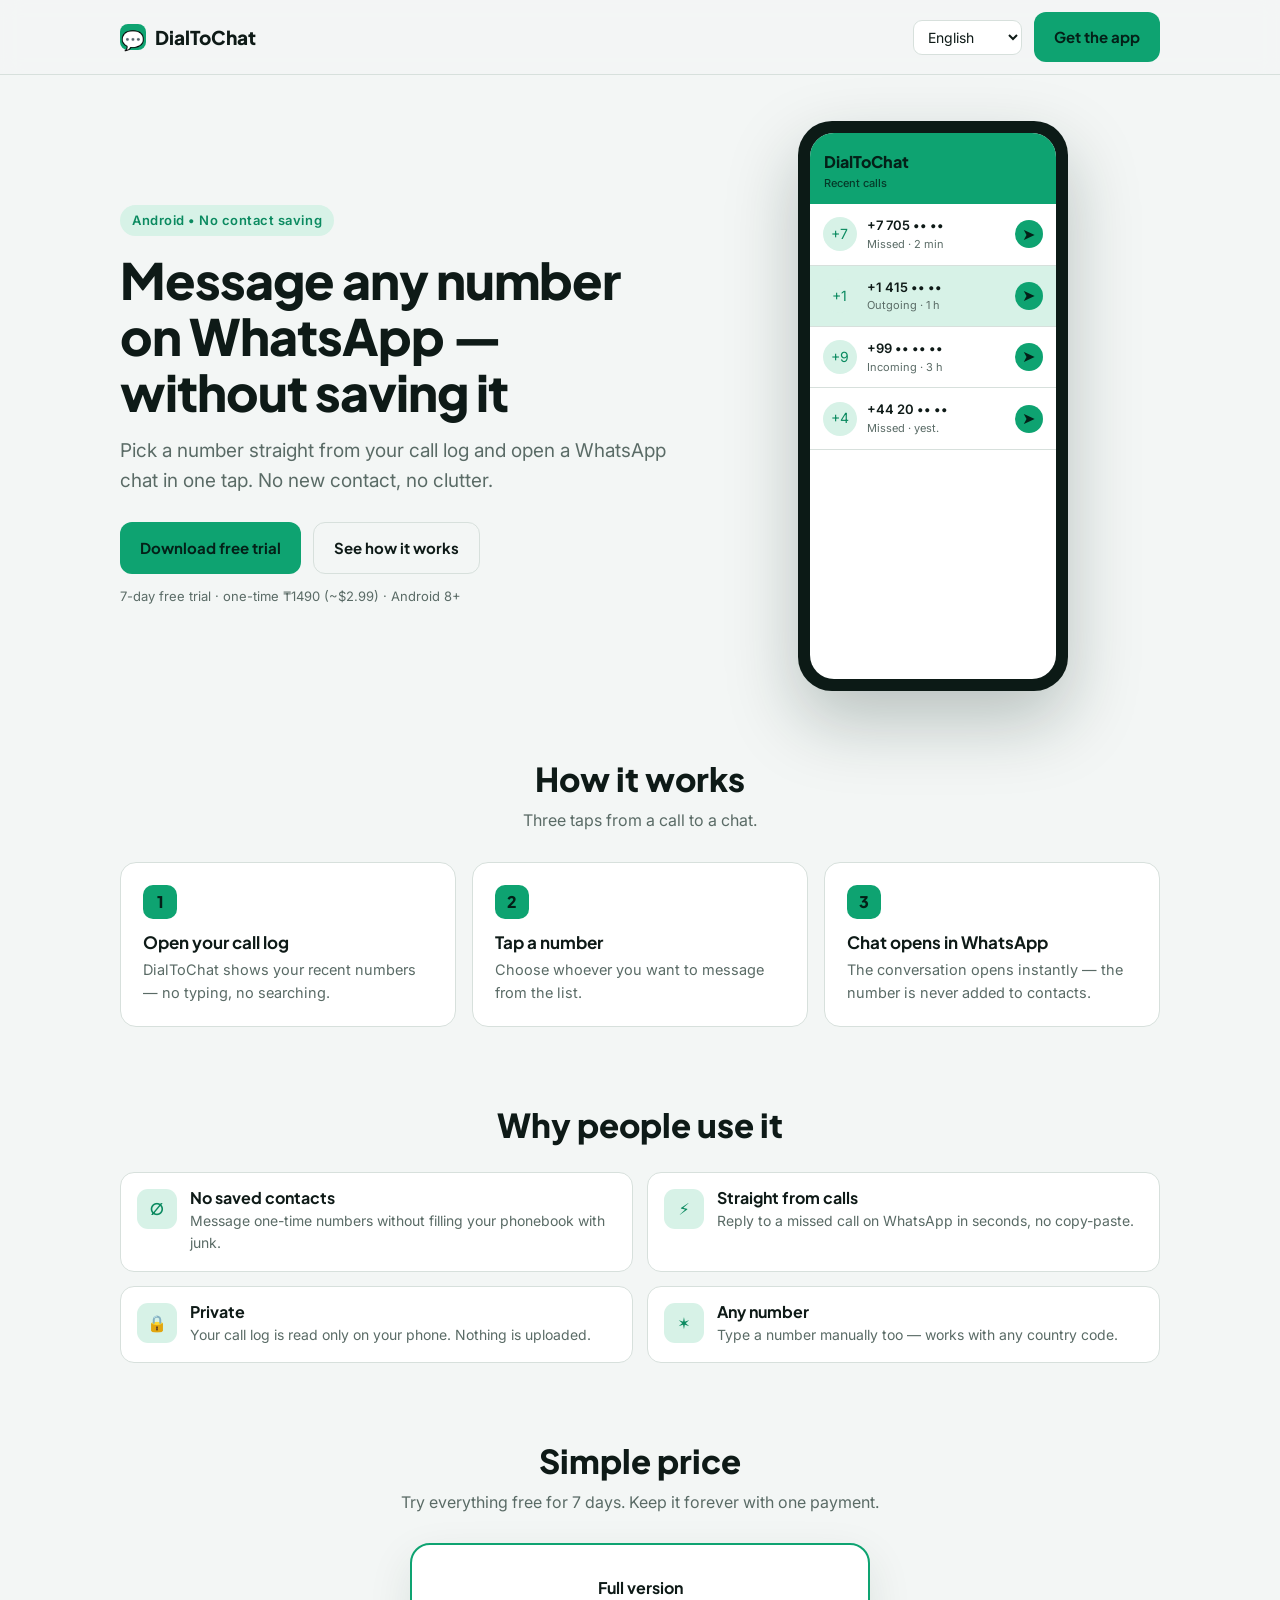
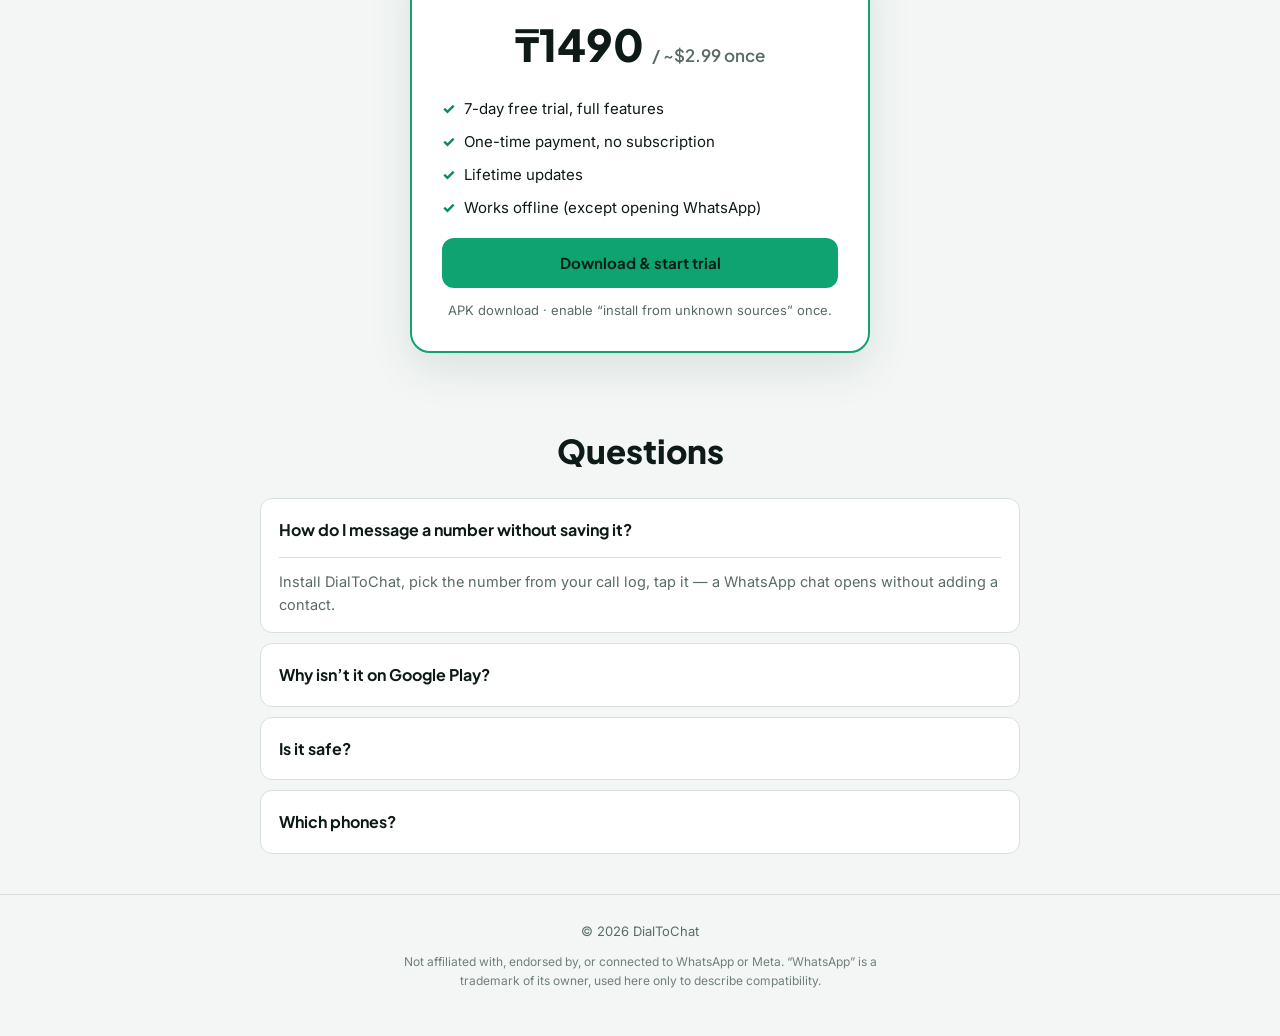
==== index.html @ dc84b04b "DialToChat marketing site (multilingual, SEO + llms.txt) Co-Authored-By: Claude Opus 4.8 <noreply@an" ====
<!doctype html>
<html lang="en">
<head>
<meta charset="utf-8">
<meta name="viewport" content="width=device-width, initial-scale=1, viewport-fit=cover">
<title>DialToChat</title>
<meta name="description" content="Message any phone number on WhatsApp without saving it as a contact — straight from your Android call log. Free 7-day trial.">
<link rel="canonical" href="https://dialtochat.com/">
<link rel="alternate" hreflang="en" href="https://dialtochat.com/">
<link rel="alternate" hreflang="ru" href="https://dialtochat.com/ru/">
<link rel="alternate" hreflang="es" href="https://dialtochat.com/es/">
<link rel="alternate" hreflang="pt" href="https://dialtochat.com/pt/">
<link rel="alternate" hreflang="hi" href="https://dialtochat.com/hi/">
<link rel="alternate" hreflang="ar" href="https://dialtochat.com/ar/">
<link rel="alternate" hreflang="id" href="https://dialtochat.com/id/">
<link rel="alternate" hreflang="x-default" href="https://dialtochat.com/">
<meta property="og:title" content="DialToChat — message a number on WhatsApp without saving it">
<meta property="og:description" content="Open a WhatsApp chat with any number from your call log, without adding it to contacts. Android. Free trial.">
<meta property="og:type" content="website">
<meta property="og:url" content="https://dialtochat.com/">
<link rel="preconnect" href="https://fonts.googleapis.com">
<link rel="stylesheet" href="https://fonts.googleapis.com/css2?family=Plus+Jakarta+Sans:wght@500;700;800&family=Inter:wght@400;500;600&display=swap">
<script type="application/ld+json">
{"@context":"https://schema.org","@type":"SoftwareApplication","name":"DialToChat","operatingSystem":"Android","applicationCategory":"CommunicationApplication","offers":{"@type":"Offer","price":"2.99","priceCurrency":"USD"},"description":"Message any phone number on WhatsApp without saving it as a contact, directly from your Android call log."}
</script>
<script type="application/ld+json">
{"@context":"https://schema.org","@type":"FAQPage","mainEntity":[
{"@type":"Question","name":"How do I message a number on WhatsApp without saving it?","acceptedAnswer":{"@type":"Answer","text":"Install DialToChat on Android, pick the number from your call log, and tap it — a WhatsApp chat opens instantly without adding the number to your contacts."}},
{"@type":"Question","name":"Is DialToChat on Google Play?","acceptedAnswer":{"@type":"Answer","text":"No. The app reads your call log to list recent numbers, a permission Google Play restricts, so DialToChat is distributed as a direct APK download from this site."}},
{"@type":"Question","name":"Is it safe?","acceptedAnswer":{"@type":"Answer","text":"Yes. DialToChat reads your call log only on your phone to show the list. Nothing is uploaded; no data leaves your device."}}
]}
</script>
<style>
:root{
  --bg:#f3f6f5; --surface:#ffffff; --ink:#0e1a17; --mut:#5a6b66; --line:#d7e0dc;
  --accent:#0ea371; --accent-d:#0b8a60; --accent-soft:#d7f2e7; --dark:#0c1a16;
  --dsp:"Plus Jakarta Sans",system-ui,sans-serif; --body:"Inter",system-ui,sans-serif;
  color-scheme:light;
}
@media (prefers-color-scheme:dark){:root:not([data-theme="light"]){
  --bg:#0b1310;--surface:#121c18;--ink:#e8f1ed;--mut:#93a39d;--line:#223029;--accent:#2fcf96;--accent-d:#27b483;--accent-soft:#113026;--dark:#060d0b;color-scheme:dark;
}}
*{box-sizing:border-box;margin:0}
body{background:var(--bg);color:var(--ink);font-family:var(--body);line-height:1.6;-webkit-font-smoothing:antialiased}
h1,h2,h3{font-family:var(--dsp);line-height:1.12;text-wrap:balance;margin:0}
.wrap{max-width:1080px;margin:0 auto;padding-inline:20px}
a{color:var(--accent-d);text-decoration:none}
.btn{display:inline-flex;align-items:center;gap:8px;font-family:var(--dsp);font-weight:700;border-radius:12px;padding:13px 20px;cursor:pointer;border:0;font-size:15px}
.btn-primary{background:var(--accent);color:#042018}
.btn-primary:hover{background:var(--accent-d)}
.btn-ghost{background:transparent;color:var(--ink);border:1px solid var(--line)}

header{position:sticky;top:env(safe-area-inset-top,0px);z-index:20;background:color-mix(in srgb,var(--bg) 90%,transparent);backdrop-filter:blur(10px);border-bottom:1px solid var(--line)}
.nav{display:flex;align-items:center;gap:12px;padding:12px 20px;max-width:1080px;margin:0 auto}
.logo{font-family:var(--dsp);font-weight:800;font-size:19px;display:flex;align-items:center;gap:9px}
.logo .d{width:26px;height:26px;border-radius:8px;background:var(--accent);display:grid;place-items:center;color:#042018}
.spacer{flex:1}
.lang{font-family:var(--body);font-size:14px;border:1px solid var(--line);background:var(--surface);color:var(--ink);border-radius:9px;padding:7px 10px}

.hero{display:grid;gap:30px;align-items:center;padding-block:46px 30px}
@media(min-width:820px){.hero{grid-template-columns:1.1fr .9fr}}
.eyebrow{display:inline-block;font-family:var(--body);font-weight:600;font-size:13px;letter-spacing:.04em;color:var(--accent-d);background:var(--accent-soft);padding:5px 12px;border-radius:999px}
.hero h1{font-size:clamp(30px,6vw,50px);font-weight:800;letter-spacing:-.02em;margin-top:16px}
.hero p.lead{color:var(--mut);font-size:clamp(16px,2.4vw,19px);margin-top:16px;max-width:52ch}
.cta-row{display:flex;flex-wrap:wrap;gap:12px;margin-top:26px}
.micro{font-size:13px;color:var(--mut);margin-top:12px}

/* phone mockup */
.phone-wrap{display:flex;justify-content:center}
.phone{width:270px;max-width:72vw;aspect-ratio:9/19;background:var(--dark);border-radius:34px;padding:12px;box-shadow:0 30px 70px rgba(10,40,30,.25);position:relative}
.screen{background:var(--surface);border-radius:24px;height:100%;overflow:hidden;display:flex;flex-direction:column}
.scr-top{background:var(--accent);color:#042018;padding:16px 14px 12px;font-family:var(--dsp);font-weight:800}
.scr-top small{display:block;font-family:var(--body);font-weight:500;opacity:.8;font-size:11px}
.row{display:flex;align-items:center;gap:10px;padding:11px 13px;border-bottom:1px solid var(--line)}
.av{width:34px;height:34px;border-radius:50%;background:var(--accent-soft);color:var(--accent-d);display:grid;place-items:center;font-size:14px;flex:none}
.row .n{font-weight:600;font-size:13px}
.row .t{font-size:11px;color:var(--mut)}
.row .go{margin-left:auto;width:28px;height:28px;border-radius:50%;background:var(--accent);display:grid;place-items:center;color:#042018}
.row.hot{background:var(--accent-soft)}

section{padding-block:40px}
.sec-h{text-align:center;max-width:60ch;margin:0 auto 28px}
.sec-h h2{font-size:clamp(23px,4vw,33px);font-weight:800}
.sec-h p{color:var(--mut);margin-top:10px}
.steps{display:grid;gap:16px;counter-reset:s}
@media(min-width:720px){.steps{grid-template-columns:repeat(3,1fr)}}
.step{background:var(--surface);border:1px solid var(--line);border-radius:16px;padding:22px}
.step .num{counter-increment:s;width:34px;height:34px;border-radius:10px;background:var(--accent);color:#042018;font-family:var(--dsp);font-weight:800;display:grid;place-items:center}
.step .num::before{content:counter(s)}
.step h3{font-size:17px;margin:14px 0 6px}
.step p{color:var(--mut);font-size:14.5px}
.feats{display:grid;gap:14px}
@media(min-width:640px){.feats{grid-template-columns:repeat(2,1fr)}}
.feat{display:flex;gap:13px;background:var(--surface);border:1px solid var(--line);border-radius:14px;padding:16px}
.feat .ic{width:40px;height:40px;flex:none;border-radius:11px;background:var(--accent-soft);color:var(--accent-d);display:grid;place-items:center;font-weight:800;font-family:var(--dsp)}
.feat h3{font-size:16px;margin-bottom:3px}
.feat p{color:var(--mut);font-size:14px}

.price{max-width:460px;margin:0 auto;background:var(--surface);border:2px solid var(--accent);border-radius:20px;padding:30px;text-align:center;box-shadow:0 16px 44px rgba(10,60,40,.1)}
.price .amt{font-family:var(--dsp);font-weight:800;font-size:44px;margin:8px 0}
.price .amt small{font-size:17px;color:var(--mut);font-weight:600}
.price ul{list-style:none;padding:0;margin:18px 0;text-align:left;display:grid;gap:9px}
.price li{display:flex;gap:9px;font-size:15px}
.price li::before{content:"✓";color:var(--accent-d);font-weight:800}

.faq{max-width:760px;margin:0 auto;display:grid;gap:10px}
details{background:var(--surface);border:1px solid var(--line);border-radius:12px;padding:4px 18px}
summary{cursor:pointer;font-family:var(--dsp);font-weight:700;padding:14px 0;list-style:none}
summary::-webkit-details-marker{display:none}
details[open] summary{border-bottom:1px solid var(--line)}
details p{color:var(--mut);padding:12px 0;font-size:14.5px}
footer{border-top:1px solid var(--line);padding:26px 0 46px;color:var(--mut);font-size:13px;text-align:center}
.disc{max-width:60ch;margin:10px auto 0;font-size:12px;opacity:.85}
</style>
</head>
<body>
<header><nav class="nav">
  <span class="logo"><span class="d">💬</span>DialToChat</span>
  <span class="spacer"></span>
  <select class="lang" id="lang" aria-label="Language">
    <option value="en">English</option><option value="ru">Русский</option>
    <option value="es">Español</option><option value="pt">Português</option>
    <option value="hi">हिन्दी</option><option value="ar">العربية</option><option value="id">Indonesia</option>
  </select>
  <a class="btn btn-primary" href="#get" data-i="nav_get">Get the app</a>
</nav></header>

<main class="wrap">
  <section class="hero">
    <div>
      <span class="eyebrow" data-i="badge">Android • No contact saving</span>
      <h1 data-i="h1">Message any number on WhatsApp — without saving it</h1>
      <p class="lead" data-i="lead">Pick a number straight from your call log and open a WhatsApp chat in one tap. No new contact, no clutter.</p>
      <div class="cta-row">
        <a class="btn btn-primary" href="#get" data-i="cta1">Download free trial</a>
        <a class="btn btn-ghost" href="#how" data-i="cta2">See how it works</a>
      </div>
      <p class="micro" data-i="micro">7-day free trial · one-time ₸1490 (~$2.99) · Android 8+</p>
    </div>
    <div class="phone-wrap"><div class="phone"><div class="screen">
      <div class="scr-top">DialToChat<small data-i="scr_sub">Recent calls</small></div>
      <div class="row"><span class="av">+7</span><div><div class="n">+7 705 •• ••</div><div class="t" data-i="r1">Missed · 2 min</div></div><span class="go">➤</span></div>
      <div class="row hot"><span class="av">+1</span><div><div class="n">+1 415 •• ••</div><div class="t" data-i="r2">Outgoing · 1 h</div></div><span class="go">➤</span></div>
      <div class="row"><span class="av">+9</span><div><div class="n">+99 •• •• ••</div><div class="t" data-i="r3">Incoming · 3 h</div></div><span class="go">➤</span></div>
      <div class="row"><span class="av">+4</span><div><div class="n">+44 20 •• ••</div><div class="t" data-i="r4">Missed · yest.</div></div><span class="go">➤</span></div>
    </div></div></div>
  </section>

  <section id="how">
    <div class="sec-h"><h2 data-i="how_h">How it works</h2><p data-i="how_p">Three taps from a call to a chat.</p></div>
    <div class="steps">
      <div class="step"><div class="num"></div><h3 data-i="s1h">Open your call log</h3><p data-i="s1p">DialToChat shows your recent numbers — no typing, no searching.</p></div>
      <div class="step"><div class="num"></div><h3 data-i="s2h">Tap a number</h3><p data-i="s2p">Choose whoever you want to message from the list.</p></div>
      <div class="step"><div class="num"></div><h3 data-i="s3h">Chat opens in WhatsApp</h3><p data-i="s3p">The conversation opens instantly — the number is never added to contacts.</p></div>
    </div>
  </section>

  <section>
    <div class="sec-h"><h2 data-i="why_h">Why people use it</h2></div>
    <div class="feats">
      <div class="feat"><span class="ic">∅</span><div><h3 data-i="f1h">No saved contacts</h3><p data-i="f1p">Message one-time numbers without filling your phonebook with junk.</p></div></div>
      <div class="feat"><span class="ic">⚡</span><div><h3 data-i="f2h">Straight from calls</h3><p data-i="f2p">Reply to a missed call on WhatsApp in seconds, no copy-paste.</p></div></div>
      <div class="feat"><span class="ic">🔒</span><div><h3 data-i="f3h">Private</h3><p data-i="f3p">Your call log is read only on your phone. Nothing is uploaded.</p></div></div>
      <div class="feat"><span class="ic">✶</span><div><h3 data-i="f4h">Any number</h3><p data-i="f4p">Type a number manually too — works with any country code.</p></div></div>
    </div>
  </section>

  <section id="get">
    <div class="sec-h"><h2 data-i="price_h">Simple price</h2><p data-i="price_p">Try everything free for 7 days. Keep it forever with one payment.</p></div>
    <div class="price">
      <div data-i="price_name" style="font-family:var(--dsp);font-weight:700">Full version</div>
      <div class="amt">₸1490 <small>/ ~$2.99 <span data-i="once">once</span></small></div>
      <ul>
        <li data-i="pl1">7-day free trial, full features</li>
        <li data-i="pl2">One-time payment, no subscription</li>
        <li data-i="pl3">Lifetime updates</li>
        <li data-i="pl4">Works offline (except opening WhatsApp)</li>
      </ul>
      <a class="btn btn-primary" style="width:100%;justify-content:center" href="#" data-i="buy">Download & start trial</a>
      <p class="micro" data-i="buy_micro">APK download · enable “install from unknown sources” once.</p>
    </div>
  </section>

  <section>
    <div class="sec-h"><h2 data-i="faq_h">Questions</h2></div>
    <div class="faq">
      <details open><summary data-i="q1">How do I message a number without saving it?</summary><p data-i="a1">Install DialToChat, pick the number from your call log, tap it — a WhatsApp chat opens without adding a contact.</p></details>
      <details><summary data-i="q2">Why isn’t it on Google Play?</summary><p data-i="a2">The app reads your call log to list recent numbers — a permission Google Play restricts. So it’s a direct APK download from this site.</p></details>
      <details><summary data-i="q3">Is it safe?</summary><p data-i="a3">Yes. Your call log is read only on your phone to build the list. Nothing is uploaded; no data leaves your device.</p></details>
      <details><summary data-i="q4">Which phones?</summary><p data-i="a4">Android 8 and newer. WhatsApp must be installed.</p></details>
    </div>
  </section>
</main>

<footer>
  <div>© <span id="yr"></span> DialToChat</div>
  <p class="disc" data-i="disc">Not affiliated with, endorsed by, or connected to WhatsApp or Meta. “WhatsApp” is a trademark of its owner, used here only to describe compatibility.</p>
</footer>

<script>
const I={
 en:{nav_get:"Get the app",badge:"Android • No contact saving",h1:"Message any number on WhatsApp — without saving it",lead:"Pick a number straight from your call log and open a WhatsApp chat in one tap. No new contact, no clutter.",cta1:"Download free trial",cta2:"See how it works",micro:"7-day free trial · one-time ₸1490 (~$2.99) · Android 8+",scr_sub:"Recent calls",r1:"Missed · 2 min",r2:"Outgoing · 1 h",r3:"Incoming · 3 h",r4:"Missed · yest.",how_h:"How it works",how_p:"Three taps from a call to a chat.",s1h:"Open your call log",s1p:"DialToChat shows your recent numbers — no typing, no searching.",s2h:"Tap a number",s2p:"Choose whoever you want to message from the list.",s3h:"Chat opens in WhatsApp",s3p:"The conversation opens instantly — the number is never added to contacts.",why_h:"Why people use it",f1h:"No saved contacts",f1p:"Message one-time numbers without filling your phonebook with junk.",f2h:"Straight from calls",f2p:"Reply to a missed call on WhatsApp in seconds, no copy-paste.",f3h:"Private",f3p:"Your call log is read only on your phone. Nothing is uploaded.",f4h:"Any number",f4p:"Type a number manually too — works with any country code.",price_h:"Simple price",price_p:"Try everything free for 7 days. Keep it forever with one payment.",price_name:"Full version",once:"once",pl1:"7-day free trial, full features",pl2:"One-time payment, no subscription",pl3:"Lifetime updates",pl4:"Works offline (except opening WhatsApp)",buy:"Download & start trial",buy_micro:"APK download · enable “install from unknown sources” once.",faq_h:"Questions",q1:"How do I message a number without saving it?",a1:"Install DialToChat, pick the number from your call log, tap it — a WhatsApp chat opens without adding a contact.",q2:"Why isn’t it on Google Play?",a2:"The app reads your call log to list recent numbers — a permission Google Play restricts. So it’s a direct APK download from this site.",q3:"Is it safe?",a3:"Yes. Your call log is read only on your phone to build the list. Nothing is uploaded; no data leaves your device.",q4:"Which phones?",a4:"Android 8 and newer. WhatsApp must be installed.",disc:"Not affiliated with, endorsed by, or connected to WhatsApp or Meta. “WhatsApp” is a trademark of its owner, used here only to describe compatibility."},
 ru:{nav_get:"Скачать",badge:"Android • без сохранения контактов",h1:"Пишите в WhatsApp на любой номер — не сохраняя его",lead:"Выберите номер прямо из журнала звонков и откройте чат в WhatsApp одним касанием. Без нового контакта и мусора в телефонной книге.",cta1:"Скачать пробную версию",cta2:"Как это работает",micro:"7 дней бесплатно · разово 1490 ₸ (~$2.99) · Android 8+",scr_sub:"Недавние звонки",r1:"Пропущенный · 2 мин",r2:"Исходящий · 1 ч",r3:"Входящий · 3 ч",r4:"Пропущенный · вчера",how_h:"Как это работает",how_p:"Три касания — от звонка к чату.",s1h:"Открой журнал звонков",s1p:"DialToChat покажет недавние номера — без ввода и поиска.",s2h:"Коснись номера",s2p:"Выбери, кому написать, прямо из списка.",s3h:"Чат откроется в WhatsApp",s3p:"Разговор открывается сразу — номер не добавляется в контакты.",why_h:"Зачем это нужно",f1h:"Без лишних контактов",f1p:"Пиши на разовые номера, не засоряя телефонную книгу.",f2h:"Сразу из звонков",f2p:"Ответь на пропущенный в WhatsApp за секунды, без копирования.",f3h:"Приватно",f3p:"Журнал звонков читается только на твоём телефоне. Ничего не загружается.",f4h:"Любой номер",f4p:"Можно ввести номер и вручную — работает с любым кодом страны.",price_h:"Простая цена",price_p:"7 дней всё бесплатно. Оставь навсегда одной оплатой.",price_name:"Полная версия",once:"разово",pl1:"7 дней бесплатно, все функции",pl2:"Разовая оплата, без подписки",pl3:"Обновления навсегда",pl4:"Работает офлайн (кроме открытия WhatsApp)",buy:"Скачать и начать пробный период",buy_micro:"Загрузка APK · один раз разреши «установку из неизвестных источников».",faq_h:"Вопросы",q1:"Как написать на номер, не сохраняя его?",a1:"Установи DialToChat, выбери номер из журнала звонков, коснись — чат WhatsApp откроется без добавления контакта.",q2:"Почему нет в Google Play?",a2:"Приложение читает журнал звонков, чтобы показать номера — а это ограниченное в Google Play разрешение. Поэтому оно скачивается APK-файлом с этого сайта.",q3:"Это безопасно?",a3:"Да. Журнал звонков читается только на твоём телефоне, чтобы составить список. Ничего не загружается, данные не покидают устройство.",q4:"Какие телефоны?",a4:"Android 8 и новее. WhatsApp должен быть установлен.",disc:"Не связано с WhatsApp и Meta и ими не одобрено. «WhatsApp» — товарный знак владельца, упомянут только для описания совместимости."}
};
// заглушки для остальных языков (пока показываем английский; реальные переводы добавлю)
["es","pt","hi","ar","id"].forEach(k=>I[k]=I[k]||I.en);
function setLang(l){
  const d=I[l]||I.en;
  document.querySelectorAll("[data-i]").forEach(e=>{const k=e.getAttribute("data-i"); if(d[k]!=null) e.textContent=d[k];});
  document.documentElement.lang=l;
  document.documentElement.dir = (l==="ar")?"rtl":"ltr";
  try{localStorage.setItem("dtc-lang",l)}catch(e){}
}
const sel=document.getElementById("lang");
let init="en"; try{init=localStorage.getItem("dtc-lang")||(navigator.language||"en").slice(0,2)}catch(e){}
if(!I[init])init="en"; sel.value=init; setLang(init);
sel.onchange=()=>setLang(sel.value);
document.getElementById("yr").textContent=new Date().getFullYear();
</script>
</body>
</html>
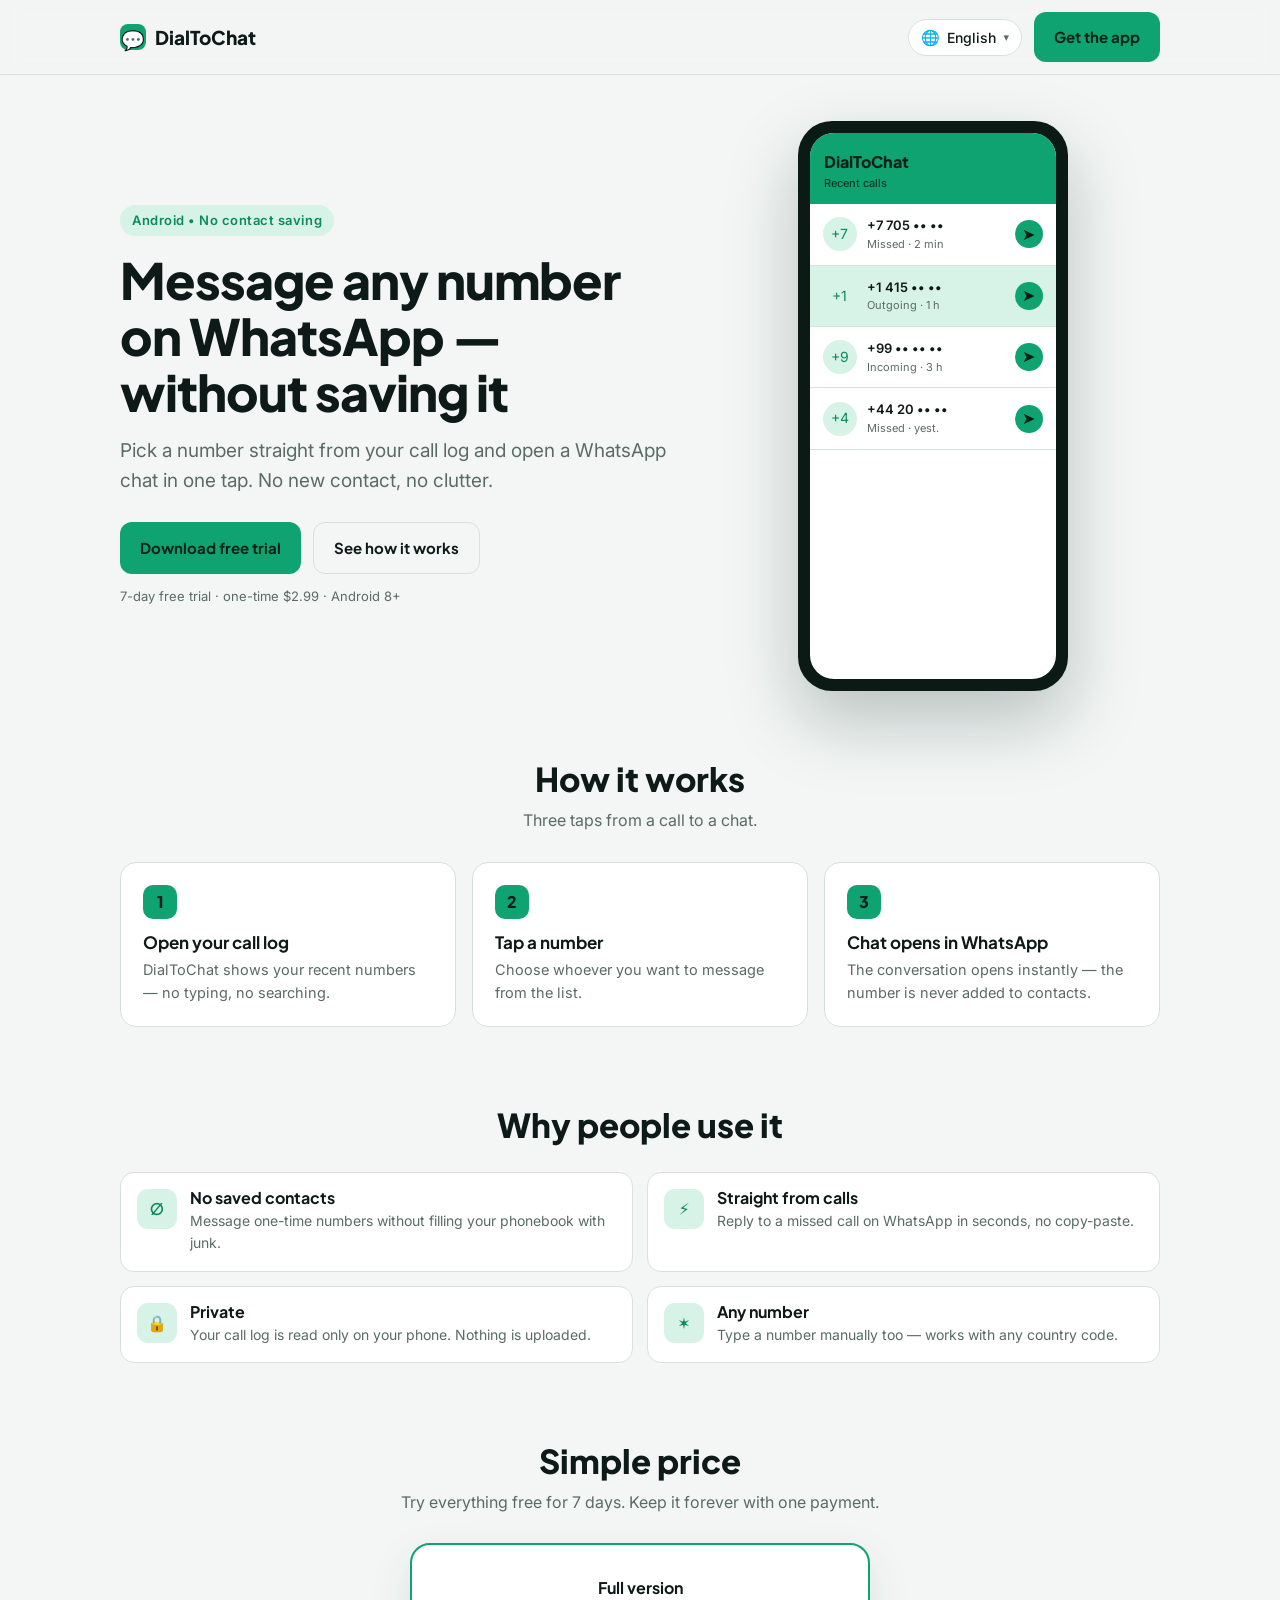
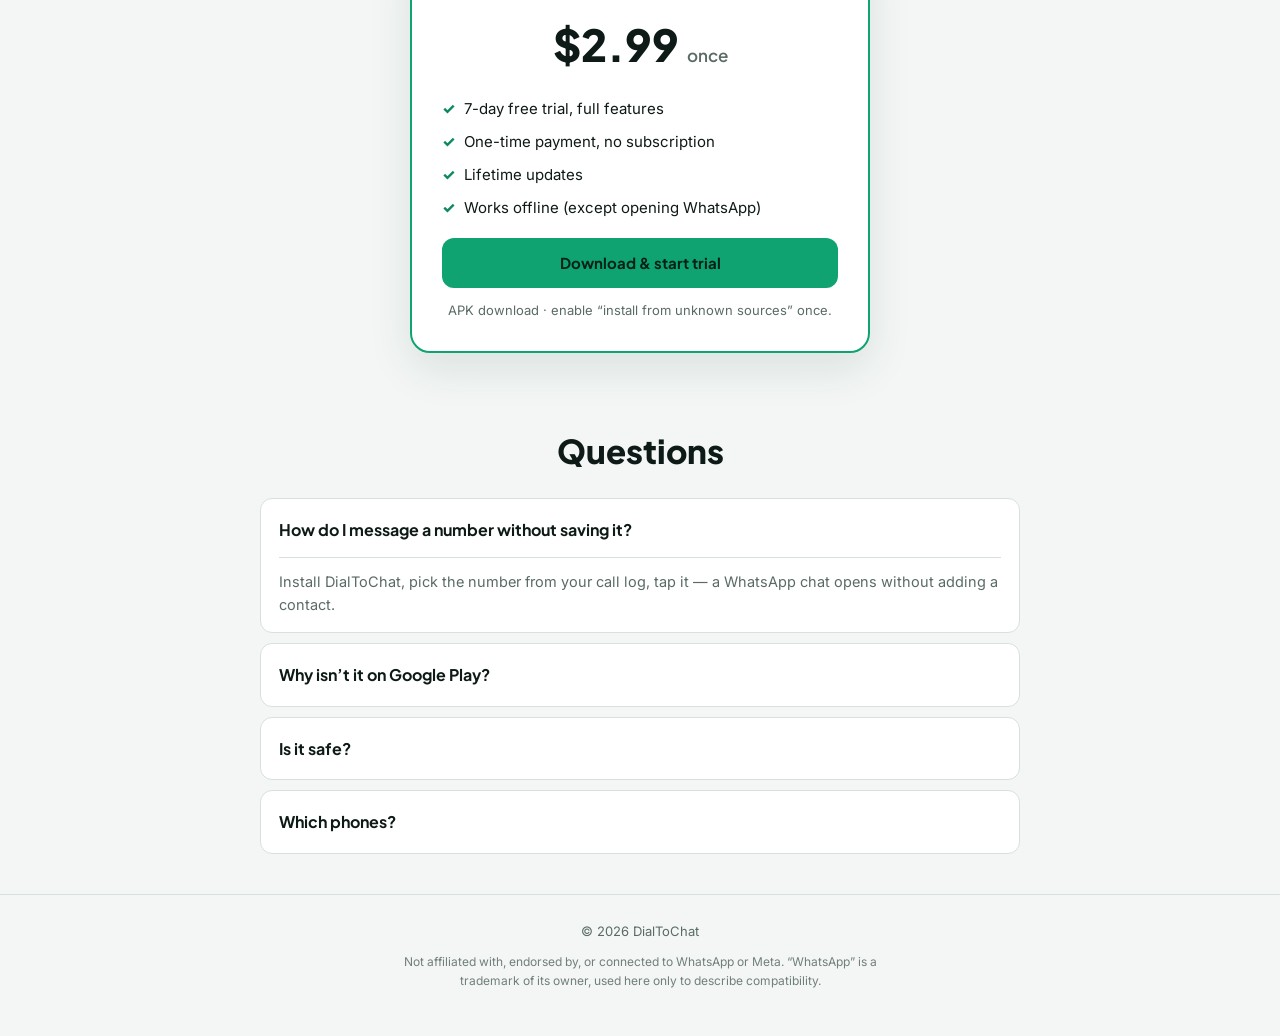
==== commit b76ab292: "Переключатель языков (кнопка-глобус), 12 языков с реальными переводами, цены только в USD Co-Authore" ====
--- a/index.html
+++ b/index.html
@@ -7,12 +7,17 @@
 <meta name="description" content="Message any phone number on WhatsApp without saving it as a contact — straight from your Android call log. Free 7-day trial.">
 <link rel="canonical" href="https://dialtochat.com/">
 <link rel="alternate" hreflang="en" href="https://dialtochat.com/">
-<link rel="alternate" hreflang="ru" href="https://dialtochat.com/ru/">
-<link rel="alternate" hreflang="es" href="https://dialtochat.com/es/">
-<link rel="alternate" hreflang="pt" href="https://dialtochat.com/pt/">
-<link rel="alternate" hreflang="hi" href="https://dialtochat.com/hi/">
-<link rel="alternate" hreflang="ar" href="https://dialtochat.com/ar/">
-<link rel="alternate" hreflang="id" href="https://dialtochat.com/id/">
+<link rel="alternate" hreflang="ru" href="https://dialtochat.com/?lang=ru">
+<link rel="alternate" hreflang="es" href="https://dialtochat.com/?lang=es">
+<link rel="alternate" hreflang="pt" href="https://dialtochat.com/?lang=pt">
+<link rel="alternate" hreflang="fr" href="https://dialtochat.com/?lang=fr">
+<link rel="alternate" hreflang="de" href="https://dialtochat.com/?lang=de">
+<link rel="alternate" hreflang="tr" href="https://dialtochat.com/?lang=tr">
+<link rel="alternate" hreflang="id" href="https://dialtochat.com/?lang=id">
+<link rel="alternate" hreflang="kk" href="https://dialtochat.com/?lang=kk">
+<link rel="alternate" hreflang="uk" href="https://dialtochat.com/?lang=uk">
+<link rel="alternate" hreflang="hi" href="https://dialtochat.com/?lang=hi">
+<link rel="alternate" hreflang="ar" href="https://dialtochat.com/?lang=ar">
 <link rel="alternate" hreflang="x-default" href="https://dialtochat.com/">
 <meta property="og:title" content="DialToChat — message a number on WhatsApp without saving it">
 <meta property="og:description" content="Open a WhatsApp chat with any number from your call log, without adding it to contacts. Android. Free trial.">
@@ -55,7 +60,17 @@
 .logo{font-family:var(--dsp);font-weight:800;font-size:19px;display:flex;align-items:center;gap:9px}
 .logo .d{width:26px;height:26px;border-radius:8px;background:var(--accent);display:grid;place-items:center;color:#042018}
 .spacer{flex:1}
-.lang{font-family:var(--body);font-size:14px;border:1px solid var(--line);background:var(--surface);color:var(--ink);border-radius:9px;padding:7px 10px}
+.lang-wrap{position:relative}
+.lang-btn{display:inline-flex;align-items:center;gap:7px;font-family:var(--body);font-size:14px;font-weight:500;border:1px solid var(--line);background:var(--surface);color:var(--ink);border-radius:999px;padding:8px 12px;cursor:pointer}
+.lang-btn:hover{border-color:var(--accent)}
+.lang-btn .globe{font-size:15px}
+.lang-btn .chev{font-size:11px;color:var(--mut)}
+.lang-menu{position:absolute;top:calc(100% + 8px);inset-inline-end:0;z-index:50;background:var(--surface);border:1px solid var(--line);border-radius:14px;box-shadow:0 18px 44px rgba(10,40,30,.18);padding:6px;min-width:190px;max-height:min(70vh,420px);overflow:auto;display:grid;gap:2px}
+.lang-menu[hidden]{display:none}
+.lang-menu button{display:flex;align-items:center;justify-content:space-between;gap:10px;width:100%;text-align:start;font-family:var(--body);font-size:14.5px;color:var(--ink);background:transparent;border:0;border-radius:9px;padding:10px 12px;cursor:pointer}
+.lang-menu button:hover{background:var(--accent-soft)}
+.lang-menu button[aria-current="true"]{background:var(--accent-soft);color:var(--accent-d);font-weight:600}
+.lang-menu button .nat{color:var(--mut);font-size:12.5px}
 
 .hero{display:grid;gap:30px;align-items:center;padding-block:46px 30px}
 @media(min-width:820px){.hero{grid-template-columns:1.1fr .9fr}}
@@ -117,11 +132,12 @@
 <header><nav class="nav">
   <span class="logo"><span class="d">💬</span>DialToChat</span>
   <span class="spacer"></span>
-  <select class="lang" id="lang" aria-label="Language">
-    <option value="en">English</option><option value="ru">Русский</option>
-    <option value="es">Español</option><option value="pt">Português</option>
-    <option value="hi">हिन्दी</option><option value="ar">العربية</option><option value="id">Indonesia</option>
-  </select>
+  <div class="lang-wrap">
+    <button class="lang-btn" id="langBtn" aria-haspopup="true" aria-expanded="false" aria-label="Choose language">
+      <span class="globe">🌐</span><span id="langCur">English</span><span class="chev">▾</span>
+    </button>
+    <div class="lang-menu" id="langMenu" role="menu" hidden></div>
+  </div>
   <a class="btn btn-primary" href="#get" data-i="nav_get">Get the app</a>
 </nav></header>
 
@@ -169,7 +185,7 @@
     <div class="sec-h"><h2 data-i="price_h">Simple price</h2><p data-i="price_p">Try everything free for 7 days. Keep it forever with one payment.</p></div>
     <div class="price">
       <div data-i="price_name" style="font-family:var(--dsp);font-weight:700">Full version</div>
-      <div class="amt">₸1490 <small>/ ~$2.99 <span data-i="once">once</span></small></div>
+      <div class="amt">$2.99 <small><span data-i="once">once</span></small></div>
       <ul>
         <li data-i="pl1">7-day free trial, full features</li>
         <li data-i="pl2">One-time payment, no subscription</li>
@@ -199,22 +215,52 @@
 
 <script>
 const I={
- en:{nav_get:"Get the app",badge:"Android • No contact saving",h1:"Message any number on WhatsApp — without saving it",lead:"Pick a number straight from your call log and open a WhatsApp chat in one tap. No new contact, no clutter.",cta1:"Download free trial",cta2:"See how it works",micro:"7-day free trial · one-time ₸1490 (~$2.99) · Android 8+",scr_sub:"Recent calls",r1:"Missed · 2 min",r2:"Outgoing · 1 h",r3:"Incoming · 3 h",r4:"Missed · yest.",how_h:"How it works",how_p:"Three taps from a call to a chat.",s1h:"Open your call log",s1p:"DialToChat shows your recent numbers — no typing, no searching.",s2h:"Tap a number",s2p:"Choose whoever you want to message from the list.",s3h:"Chat opens in WhatsApp",s3p:"The conversation opens instantly — the number is never added to contacts.",why_h:"Why people use it",f1h:"No saved contacts",f1p:"Message one-time numbers without filling your phonebook with junk.",f2h:"Straight from calls",f2p:"Reply to a missed call on WhatsApp in seconds, no copy-paste.",f3h:"Private",f3p:"Your call log is read only on your phone. Nothing is uploaded.",f4h:"Any number",f4p:"Type a number manually too — works with any country code.",price_h:"Simple price",price_p:"Try everything free for 7 days. Keep it forever with one payment.",price_name:"Full version",once:"once",pl1:"7-day free trial, full features",pl2:"One-time payment, no subscription",pl3:"Lifetime updates",pl4:"Works offline (except opening WhatsApp)",buy:"Download & start trial",buy_micro:"APK download · enable “install from unknown sources” once.",faq_h:"Questions",q1:"How do I message a number without saving it?",a1:"Install DialToChat, pick the number from your call log, tap it — a WhatsApp chat opens without adding a contact.",q2:"Why isn’t it on Google Play?",a2:"The app reads your call log to list recent numbers — a permission Google Play restricts. So it’s a direct APK download from this site.",q3:"Is it safe?",a3:"Yes. Your call log is read only on your phone to build the list. Nothing is uploaded; no data leaves your device.",q4:"Which phones?",a4:"Android 8 and newer. WhatsApp must be installed.",disc:"Not affiliated with, endorsed by, or connected to WhatsApp or Meta. “WhatsApp” is a trademark of its owner, used here only to describe compatibility."},
- ru:{nav_get:"Скачать",badge:"Android • без сохранения контактов",h1:"Пишите в WhatsApp на любой номер — не сохраняя его",lead:"Выберите номер прямо из журнала звонков и откройте чат в WhatsApp одним касанием. Без нового контакта и мусора в телефонной книге.",cta1:"Скачать пробную версию",cta2:"Как это работает",micro:"7 дней бесплатно · разово 1490 ₸ (~$2.99) · Android 8+",scr_sub:"Недавние звонки",r1:"Пропущенный · 2 мин",r2:"Исходящий · 1 ч",r3:"Входящий · 3 ч",r4:"Пропущенный · вчера",how_h:"Как это работает",how_p:"Три касания — от звонка к чату.",s1h:"Открой журнал звонков",s1p:"DialToChat покажет недавние номера — без ввода и поиска.",s2h:"Коснись номера",s2p:"Выбери, кому написать, прямо из списка.",s3h:"Чат откроется в WhatsApp",s3p:"Разговор открывается сразу — номер не добавляется в контакты.",why_h:"Зачем это нужно",f1h:"Без лишних контактов",f1p:"Пиши на разовые номера, не засоряя телефонную книгу.",f2h:"Сразу из звонков",f2p:"Ответь на пропущенный в WhatsApp за секунды, без копирования.",f3h:"Приватно",f3p:"Журнал звонков читается только на твоём телефоне. Ничего не загружается.",f4h:"Любой номер",f4p:"Можно ввести номер и вручную — работает с любым кодом страны.",price_h:"Простая цена",price_p:"7 дней всё бесплатно. Оставь навсегда одной оплатой.",price_name:"Полная версия",once:"разово",pl1:"7 дней бесплатно, все функции",pl2:"Разовая оплата, без подписки",pl3:"Обновления навсегда",pl4:"Работает офлайн (кроме открытия WhatsApp)",buy:"Скачать и начать пробный период",buy_micro:"Загрузка APK · один раз разреши «установку из неизвестных источников».",faq_h:"Вопросы",q1:"Как написать на номер, не сохраняя его?",a1:"Установи DialToChat, выбери номер из журнала звонков, коснись — чат WhatsApp откроется без добавления контакта.",q2:"Почему нет в Google Play?",a2:"Приложение читает журнал звонков, чтобы показать номера — а это ограниченное в Google Play разрешение. Поэтому оно скачивается APK-файлом с этого сайта.",q3:"Это безопасно?",a3:"Да. Журнал звонков читается только на твоём телефоне, чтобы составить список. Ничего не загружается, данные не покидают устройство.",q4:"Какие телефоны?",a4:"Android 8 и новее. WhatsApp должен быть установлен.",disc:"Не связано с WhatsApp и Meta и ими не одобрено. «WhatsApp» — товарный знак владельца, упомянут только для описания совместимости."}
+ en:{nav_get:"Get the app",badge:"Android • No contact saving",h1:"Message any number on WhatsApp — without saving it",lead:"Pick a number straight from your call log and open a WhatsApp chat in one tap. No new contact, no clutter.",cta1:"Download free trial",cta2:"See how it works",micro:"7-day free trial · one-time $2.99 · Android 8+",scr_sub:"Recent calls",r1:"Missed · 2 min",r2:"Outgoing · 1 h",r3:"Incoming · 3 h",r4:"Missed · yest.",how_h:"How it works",how_p:"Three taps from a call to a chat.",s1h:"Open your call log",s1p:"DialToChat shows your recent numbers — no typing, no searching.",s2h:"Tap a number",s2p:"Choose whoever you want to message from the list.",s3h:"Chat opens in WhatsApp",s3p:"The conversation opens instantly — the number is never added to contacts.",why_h:"Why people use it",f1h:"No saved contacts",f1p:"Message one-time numbers without filling your phonebook with junk.",f2h:"Straight from calls",f2p:"Reply to a missed call on WhatsApp in seconds, no copy-paste.",f3h:"Private",f3p:"Your call log is read only on your phone. Nothing is uploaded.",f4h:"Any number",f4p:"Type a number manually too — works with any country code.",price_h:"Simple price",price_p:"Try everything free for 7 days. Keep it forever with one payment.",price_name:"Full version",once:"once",pl1:"7-day free trial, full features",pl2:"One-time payment, no subscription",pl3:"Lifetime updates",pl4:"Works offline (except opening WhatsApp)",buy:"Download & start trial",buy_micro:"APK download · enable “install from unknown sources” once.",faq_h:"Questions",q1:"How do I message a number without saving it?",a1:"Install DialToChat, pick the number from your call log, tap it — a WhatsApp chat opens without adding a contact.",q2:"Why isn’t it on Google Play?",a2:"The app reads your call log to list recent numbers — a permission Google Play restricts. So it’s a direct APK download from this site.",q3:"Is it safe?",a3:"Yes. Your call log is read only on your phone to build the list. Nothing is uploaded; no data leaves your device.",q4:"Which phones?",a4:"Android 8 and newer. WhatsApp must be installed.",disc:"Not affiliated with, endorsed by, or connected to WhatsApp or Meta. “WhatsApp” is a trademark of its owner, used here only to describe compatibility."},
+ ru:{nav_get:"Скачать",badge:"Android • без сохранения контактов",h1:"Пишите в WhatsApp на любой номер — не сохраняя его",lead:"Выберите номер прямо из журнала звонков и откройте чат в WhatsApp одним касанием. Без нового контакта и мусора в телефонной книге.",cta1:"Скачать пробную версию",cta2:"Как это работает",micro:"7 дней бесплатно · разово $2.99 · Android 8+",scr_sub:"Недавние звонки",r1:"Пропущенный · 2 мин",r2:"Исходящий · 1 ч",r3:"Входящий · 3 ч",r4:"Пропущенный · вчера",how_h:"Как это работает",how_p:"Три касания — от звонка к чату.",s1h:"Открой журнал звонков",s1p:"DialToChat покажет недавние номера — без ввода и поиска.",s2h:"Коснись номера",s2p:"Выбери, кому написать, прямо из списка.",s3h:"Чат откроется в WhatsApp",s3p:"Разговор открывается сразу — номер не добавляется в контакты.",why_h:"Зачем это нужно",f1h:"Без лишних контактов",f1p:"Пиши на разовые номера, не засоряя телефонную книгу.",f2h:"Сразу из звонков",f2p:"Ответь на пропущенный в WhatsApp за секунды, без копирования.",f3h:"Приватно",f3p:"Журнал звонков читается только на твоём телефоне. Ничего не загружается.",f4h:"Любой номер",f4p:"Можно ввести номер и вручную — работает с любым кодом страны.",price_h:"Простая цена",price_p:"7 дней всё бесплатно. Оставь навсегда одной оплатой.",price_name:"Полная версия",once:"разово",pl1:"7 дней бесплатно, все функции",pl2:"Разовая оплата, без подписки",pl3:"Обновления навсегда",pl4:"Работает офлайн (кроме открытия WhatsApp)",buy:"Скачать и начать пробный период",buy_micro:"Загрузка APK · один раз разреши «установку из неизвестных источников».",faq_h:"Вопросы",q1:"Как написать на номер, не сохраняя его?",a1:"Установи DialToChat, выбери номер из журнала звонков, коснись — чат WhatsApp откроется без добавления контакта.",q2:"Почему нет в Google Play?",a2:"Приложение читает журнал звонков, чтобы показать номера — а это ограниченное в Google Play разрешение. Поэтому оно скачивается APK-файлом с этого сайта.",q3:"Это безопасно?",a3:"Да. Журнал звонков читается только на твоём телефоне, чтобы составить список. Ничего не загружается, данные не покидают устройство.",q4:"Какие телефоны?",a4:"Android 8 и новее. WhatsApp должен быть установлен.",disc:"Не связано с WhatsApp и Meta и ими не одобрено. «WhatsApp» — товарный знак владельца, упомянут только для описания совместимости."},
+ es:{nav_get:"Descargar",badge:"Android • sin guardar contactos",h1:"Escribe por WhatsApp a cualquier número — sin guardarlo",lead:"Elige un número directamente de tu registro de llamadas y abre un chat de WhatsApp con un toque. Sin nuevos contactos ni desorden.",cta1:"Descargar prueba gratis",cta2:"Cómo funciona",micro:"7 días de prueba gratis · pago único $2.99 · Android 8+",scr_sub:"Llamadas recientes",r1:"Perdida · 2 min",r2:"Saliente · 1 h",r3:"Entrante · 3 h",r4:"Perdida · ayer",how_h:"Cómo funciona",how_p:"Tres toques de una llamada a un chat.",s1h:"Abre tu registro de llamadas",s1p:"DialToChat muestra tus números recientes — sin escribir ni buscar.",s2h:"Toca un número",s2p:"Elige a quién quieres escribir de la lista.",s3h:"El chat se abre en WhatsApp",s3p:"La conversación se abre al instante — el número nunca se añade a contactos.",why_h:"Por qué la usan",f1h:"Sin contactos guardados",f1p:"Escribe a números de una sola vez sin llenar tu agenda de basura.",f2h:"Directo desde llamadas",f2p:"Responde una llamada perdida por WhatsApp en segundos, sin copiar y pegar.",f3h:"Privado",f3p:"Tu registro de llamadas se lee solo en tu teléfono. Nada se sube.",f4h:"Cualquier número",f4p:"También puedes escribir un número a mano — funciona con cualquier código de país.",price_h:"Precio simple",price_p:"Prueba todo gratis 7 días. Quédatelo para siempre con un solo pago.",price_name:"Versión completa",once:"único",pl1:"7 días de prueba gratis, todas las funciones",pl2:"Pago único, sin suscripción",pl3:"Actualizaciones de por vida",pl4:"Funciona sin conexión (excepto al abrir WhatsApp)",buy:"Descargar y empezar la prueba",buy_micro:"Descarga APK · activa una vez «instalar de fuentes desconocidas».",faq_h:"Preguntas",q1:"¿Cómo escribo a un número sin guardarlo?",a1:"Instala DialToChat, elige el número de tu registro de llamadas, tócalo — un chat de WhatsApp se abre sin añadir un contacto.",q2:"¿Por qué no está en Google Play?",a2:"La app lee tu registro de llamadas para listar números recientes — un permiso que Google Play restringe. Por eso se descarga como APK desde este sitio.",q3:"¿Es seguro?",a3:"Sí. Tu registro de llamadas se lee solo en tu teléfono para crear la lista. Nada se sube; ningún dato sale de tu dispositivo.",q4:"¿Qué teléfonos?",a4:"Android 8 o más nuevo. WhatsApp debe estar instalado.",disc:"No afiliado, respaldado ni conectado con WhatsApp o Meta. «WhatsApp» es una marca de su propietario, usada aquí solo para describir compatibilidad."},
+ pt:{nav_get:"Baixar",badge:"Android • sem salvar contatos",h1:"Mande mensagem no WhatsApp para qualquer número — sem salvá-lo",lead:"Escolha um número direto do seu registro de chamadas e abra uma conversa no WhatsApp com um toque. Sem novo contato, sem bagunça.",cta1:"Baixar teste grátis",cta2:"Como funciona",micro:"7 dias de teste grátis · pagamento único $2.99 · Android 8+",scr_sub:"Chamadas recentes",r1:"Perdida · 2 min",r2:"Efetuada · 1 h",r3:"Recebida · 3 h",r4:"Perdida · ontem",how_h:"Como funciona",how_p:"Três toques de uma chamada a uma conversa.",s1h:"Abra seu registro de chamadas",s1p:"O DialToChat mostra seus números recentes — sem digitar nem procurar.",s2h:"Toque num número",s2p:"Escolha para quem quer mandar mensagem na lista.",s3h:"A conversa abre no WhatsApp",s3p:"A conversa abre na hora — o número nunca é adicionado aos contatos.",why_h:"Por que usam",f1h:"Sem contatos salvos",f1p:"Mande mensagem para números avulsos sem lotar sua agenda.",f2h:"Direto das chamadas",f2p:"Responda uma chamada perdida no WhatsApp em segundos, sem copiar e colar.",f3h:"Privado",f3p:"Seu registro de chamadas é lido só no seu telefone. Nada é enviado.",f4h:"Qualquer número",f4p:"Também dá para digitar um número manualmente — funciona com qualquer código de país.",price_h:"Preço simples",price_p:"Teste tudo grátis por 7 dias. Fique com ele para sempre com um pagamento.",price_name:"Versão completa",once:"único",pl1:"7 dias de teste grátis, todos os recursos",pl2:"Pagamento único, sem assinatura",pl3:"Atualizações para sempre",pl4:"Funciona offline (exceto para abrir o WhatsApp)",buy:"Baixar e começar o teste",buy_micro:"Download do APK · ative uma vez «instalar de fontes desconhecidas».",faq_h:"Perguntas",q1:"Como mando mensagem para um número sem salvá-lo?",a1:"Instale o DialToChat, escolha o número no registro de chamadas, toque — uma conversa no WhatsApp abre sem adicionar contato.",q2:"Por que não está na Google Play?",a2:"O app lê seu registro de chamadas para listar números recentes — uma permissão que a Google Play restringe. Por isso é um download de APK deste site.",q3:"É seguro?",a3:"Sim. Seu registro de chamadas é lido só no seu telefone para montar a lista. Nada é enviado; nenhum dado sai do aparelho.",q4:"Quais telefones?",a4:"Android 8 ou mais novo. O WhatsApp precisa estar instalado.",disc:"Não é afiliado, endossado ou conectado ao WhatsApp ou à Meta. «WhatsApp» é marca do seu proprietário, usada aqui apenas para descrever compatibilidade."},
+ fr:{nav_get:"Télécharger",badge:"Android • sans enregistrer de contact",h1:"Écrivez sur WhatsApp à n’importe quel numéro — sans l’enregistrer",lead:"Choisissez un numéro directement dans votre journal d’appels et ouvrez une conversation WhatsApp en un toucher. Pas de nouveau contact, pas d’encombrement.",cta1:"Télécharger l’essai gratuit",cta2:"Comment ça marche",micro:"7 jours d’essai gratuit · paiement unique $2.99 · Android 8+",scr_sub:"Appels récents",r1:"Manqué · 2 min",r2:"Sortant · 1 h",r3:"Entrant · 3 h",r4:"Manqué · hier",how_h:"Comment ça marche",how_p:"Trois touchers, de l’appel à la conversation.",s1h:"Ouvrez votre journal d’appels",s1p:"DialToChat affiche vos numéros récents — sans saisie ni recherche.",s2h:"Touchez un numéro",s2p:"Choisissez à qui écrire dans la liste.",s3h:"La conversation s’ouvre dans WhatsApp",s3p:"La conversation s’ouvre aussitôt — le numéro n’est jamais ajouté aux contacts.",why_h:"Pourquoi on l’utilise",f1h:"Aucun contact enregistré",f1p:"Écrivez à des numéros ponctuels sans encombrer votre répertoire.",f2h:"Directement depuis les appels",f2p:"Répondez à un appel manqué sur WhatsApp en quelques secondes, sans copier-coller.",f3h:"Privé",f3p:"Votre journal d’appels est lu uniquement sur votre téléphone. Rien n’est envoyé.",f4h:"N’importe quel numéro",f4p:"Vous pouvez aussi saisir un numéro à la main — fonctionne avec tout indicatif pays.",price_h:"Prix simple",price_p:"Essayez tout gratuitement 7 jours. Gardez-le à vie en un seul paiement.",price_name:"Version complète",once:"unique",pl1:"7 jours d’essai gratuit, toutes les fonctions",pl2:"Paiement unique, sans abonnement",pl3:"Mises à jour à vie",pl4:"Fonctionne hors ligne (sauf pour ouvrir WhatsApp)",buy:"Télécharger et commencer l’essai",buy_micro:"Téléchargement APK · activez une fois « installer depuis des sources inconnues ».",faq_h:"Questions",q1:"Comment écrire à un numéro sans l’enregistrer ?",a1:"Installez DialToChat, choisissez le numéro dans votre journal d’appels, touchez-le — une conversation WhatsApp s’ouvre sans ajouter de contact.",q2:"Pourquoi pas sur Google Play ?",a2:"L’application lit votre journal d’appels pour lister les numéros récents — une permission que Google Play restreint. C’est donc un téléchargement APK depuis ce site.",q3:"Est-ce sûr ?",a3:"Oui. Votre journal d’appels est lu uniquement sur votre téléphone pour créer la liste. Rien n’est envoyé ; aucune donnée ne quitte l’appareil.",q4:"Quels téléphones ?",a4:"Android 8 et plus récent. WhatsApp doit être installé.",disc:"Non affilié à WhatsApp ou Meta, ni approuvé ou connecté. « WhatsApp » est une marque de son propriétaire, utilisée ici uniquement pour décrire la compatibilité."},
+ de:{nav_get:"Herunterladen",badge:"Android • ohne Kontakt zu speichern",h1:"Schreibe jeder Nummer auf WhatsApp — ohne sie zu speichern",lead:"Wähle eine Nummer direkt aus deiner Anrufliste und öffne einen WhatsApp-Chat mit einem Tipp. Kein neuer Kontakt, kein Durcheinander.",cta1:"Kostenlose Testversion laden",cta2:"So funktioniert’s",micro:"7 Tage kostenlos testen · Einmalzahlung $2.99 · Android 8+",scr_sub:"Letzte Anrufe",r1:"Verpasst · 2 Min",r2:"Ausgehend · 1 Std",r3:"Eingehend · 3 Std",r4:"Verpasst · gestern",how_h:"So funktioniert’s",how_p:"Drei Tipps vom Anruf zum Chat.",s1h:"Öffne deine Anrufliste",s1p:"DialToChat zeigt deine letzten Nummern — ohne Tippen, ohne Suchen.",s2h:"Tippe auf eine Nummer",s2p:"Wähle aus der Liste, wem du schreiben willst.",s3h:"Der Chat öffnet sich in WhatsApp",s3p:"Das Gespräch öffnet sich sofort — die Nummer wird nie zu den Kontakten hinzugefügt.",why_h:"Warum man es nutzt",f1h:"Keine gespeicherten Kontakte",f1p:"Schreibe einmaligen Nummern, ohne dein Telefonbuch zuzumüllen.",f2h:"Direkt aus Anrufen",f2p:"Antworte auf einen verpassten Anruf in Sekunden per WhatsApp, ohne Kopieren.",f3h:"Privat",f3p:"Deine Anrufliste wird nur auf deinem Telefon gelesen. Nichts wird hochgeladen.",f4h:"Jede Nummer",f4p:"Du kannst eine Nummer auch manuell eingeben — mit jeder Ländervorwahl.",price_h:"Einfacher Preis",price_p:"Teste alles 7 Tage kostenlos. Behalte es für immer mit einer Zahlung.",price_name:"Vollversion",once:"einmalig",pl1:"7 Tage kostenlos testen, alle Funktionen",pl2:"Einmalzahlung, kein Abo",pl3:"Lebenslange Updates",pl4:"Funktioniert offline (außer beim Öffnen von WhatsApp)",buy:"Herunterladen und Test starten",buy_micro:"APK-Download · einmal „Installation aus unbekannten Quellen“ erlauben.",faq_h:"Fragen",q1:"Wie schreibe ich einer Nummer, ohne sie zu speichern?",a1:"Installiere DialToChat, wähle die Nummer aus deiner Anrufliste, tippe sie an — ein WhatsApp-Chat öffnet sich ohne neuen Kontakt.",q2:"Warum nicht bei Google Play?",a2:"Die App liest deine Anrufliste, um aktuelle Nummern anzuzeigen — eine Berechtigung, die Google Play einschränkt. Deshalb ist es ein APK-Download von dieser Seite.",q3:"Ist es sicher?",a3:"Ja. Deine Anrufliste wird nur auf deinem Telefon gelesen, um die Liste zu erstellen. Nichts wird hochgeladen; keine Daten verlassen das Gerät.",q4:"Welche Telefone?",a4:"Android 8 und neuer. WhatsApp muss installiert sein.",disc:"Nicht mit WhatsApp oder Meta verbunden, von ihnen unterstützt oder verbunden. „WhatsApp“ ist eine Marke des Inhabers, hier nur zur Beschreibung der Kompatibilität verwendet."},
+ tr:{nav_get:"İndir",badge:"Android • kişi kaydetmeden",h1:"Herhangi bir numaraya WhatsApp’tan yaz — kaydetmeden",lead:"Arama kaydından bir numarayı doğrudan seç ve tek dokunuşla WhatsApp sohbeti aç. Yeni kişi yok, karmaşa yok.",cta1:"Ücretsiz denemeyi indir",cta2:"Nasıl çalışır",micro:"7 gün ücretsiz deneme · tek seferlik $2.99 · Android 8+",scr_sub:"Son aramalar",r1:"Cevapsız · 2 dk",r2:"Giden · 1 sa",r3:"Gelen · 3 sa",r4:"Cevapsız · dün",how_h:"Nasıl çalışır",how_p:"Aramadan sohbete üç dokunuş.",s1h:"Arama kaydını aç",s1p:"DialToChat son numaralarını gösterir — yazmadan, aramadan.",s2h:"Bir numaraya dokun",s2p:"Listeden kime yazacağını seç.",s3h:"Sohbet WhatsApp’ta açılır",s3p:"Sohbet anında açılır — numara asla kişilere eklenmez.",why_h:"Neden kullanılıyor",f1h:"Kayıtlı kişi yok",f1p:"Tek seferlik numaralara, rehberini doldurmadan yaz.",f2h:"Doğrudan aramalardan",f2p:"Cevapsız bir aramaya WhatsApp’tan saniyeler içinde, kopyalamadan yanıt ver.",f3h:"Gizli",f3p:"Arama kaydın yalnızca telefonunda okunur. Hiçbir şey yüklenmez.",f4h:"Her numara",f4p:"Numarayı elle de yazabilirsin — her ülke koduyla çalışır.",price_h:"Basit fiyat",price_p:"Her şeyi 7 gün ücretsiz dene. Tek ödemeyle sonsuza dek senin olsun.",price_name:"Tam sürüm",once:"tek sefer",pl1:"7 gün ücretsiz deneme, tüm özellikler",pl2:"Tek seferlik ödeme, abonelik yok",pl3:"Ömür boyu güncelleme",pl4:"Çevrimdışı çalışır (WhatsApp açmak hariç)",buy:"İndir ve denemeyi başlat",buy_micro:"APK indirme · bir kez «bilinmeyen kaynaklardan yüklemeye» izin ver.",faq_h:"Sorular",q1:"Bir numaraya kaydetmeden nasıl yazarım?",a1:"DialToChat’i kur, numarayı arama kaydından seç, dokun — WhatsApp sohbeti kişi eklemeden açılır.",q2:"Neden Google Play’de yok?",a2:"Uygulama son numaraları listelemek için arama kaydını okur — Google Play’in kısıtladığı bir izin. Bu yüzden bu siteden APK olarak indirilir.",q3:"Güvenli mi?",a3:"Evet. Arama kaydın listeyi oluşturmak için yalnızca telefonunda okunur. Hiçbir şey yüklenmez; veriler cihazından çıkmaz.",q4:"Hangi telefonlar?",a4:"Android 8 ve üzeri. WhatsApp kurulu olmalı.",disc:"WhatsApp veya Meta ile bağlantılı, onlar tarafından onaylanmış ya da ilişkili değildir. «WhatsApp» sahibinin ticari markasıdır, burada yalnızca uyumluluğu açıklamak için kullanılmıştır."},
+ id:{nav_get:"Unduh",badge:"Android • tanpa menyimpan kontak",h1:"Kirim pesan WhatsApp ke nomor mana pun — tanpa menyimpannya",lead:"Pilih nomor langsung dari log panggilan dan buka obrolan WhatsApp dengan satu ketukan. Tanpa kontak baru, tanpa berantakan.",cta1:"Unduh uji coba gratis",cta2:"Cara kerjanya",micro:"Uji coba gratis 7 hari · bayar sekali $2.99 · Android 8+",scr_sub:"Panggilan terbaru",r1:"Tak terjawab · 2 mnt",r2:"Keluar · 1 j",r3:"Masuk · 3 j",r4:"Tak terjawab · kemarin",how_h:"Cara kerjanya",how_p:"Tiga ketukan dari panggilan ke obrolan.",s1h:"Buka log panggilan",s1p:"DialToChat menampilkan nomor terbarumu — tanpa mengetik atau mencari.",s2h:"Ketuk sebuah nomor",s2p:"Pilih siapa yang ingin kamu kirimi pesan dari daftar.",s3h:"Obrolan terbuka di WhatsApp",s3p:"Percakapan langsung terbuka — nomor tidak pernah ditambahkan ke kontak.",why_h:"Kenapa orang memakainya",f1h:"Tanpa kontak tersimpan",f1p:"Kirim pesan ke nomor sekali pakai tanpa memenuhi buku teleponmu.",f2h:"Langsung dari panggilan",f2p:"Balas panggilan tak terjawab di WhatsApp dalam hitungan detik, tanpa salin-tempel.",f3h:"Pribadi",f3p:"Log panggilanmu dibaca hanya di teleponmu. Tidak ada yang diunggah.",f4h:"Nomor apa pun",f4p:"Kamu juga bisa mengetik nomor manual — bekerja dengan kode negara mana pun.",price_h:"Harga sederhana",price_p:"Coba semua gratis 7 hari. Miliki selamanya dengan sekali bayar.",price_name:"Versi lengkap",once:"sekali",pl1:"Uji coba gratis 7 hari, semua fitur",pl2:"Bayar sekali, tanpa langganan",pl3:"Pembaruan seumur hidup",pl4:"Berfungsi offline (kecuali membuka WhatsApp)",buy:"Unduh & mulai uji coba",buy_micro:"Unduh APK · aktifkan sekali «instal dari sumber tidak dikenal».",faq_h:"Pertanyaan",q1:"Bagaimana mengirim pesan ke nomor tanpa menyimpannya?",a1:"Instal DialToChat, pilih nomor dari log panggilan, ketuk — obrolan WhatsApp terbuka tanpa menambah kontak.",q2:"Kenapa tidak ada di Google Play?",a2:"Aplikasi membaca log panggilan untuk menampilkan nomor terbaru — izin yang dibatasi Google Play. Jadi diunduh sebagai APK dari situs ini.",q3:"Apakah aman?",a3:"Ya. Log panggilanmu dibaca hanya di teleponmu untuk membuat daftar. Tidak ada yang diunggah; tidak ada data yang keluar dari perangkat.",q4:"Ponsel apa saja?",a4:"Android 8 ke atas. WhatsApp harus terpasang.",disc:"Tidak berafiliasi, didukung, atau terhubung dengan WhatsApp atau Meta. «WhatsApp» adalah merek dagang pemiliknya, dipakai di sini hanya untuk menjelaskan kompatibilitas."},
+ ar:{nav_get:"تحميل",badge:"أندرويد • بدون حفظ جهات الاتصال",h1:"راسل أي رقم على واتساب — دون حفظه",lead:"اختر رقمًا مباشرة من سجل مكالماتك وافتح محادثة واتساب بلمسة واحدة. بدون جهة اتصال جديدة وبدون فوضى.",cta1:"حمّل النسخة التجريبية المجانية",cta2:"كيف يعمل",micro:"تجربة مجانية 7 أيام · دفعة واحدة $2.99 · أندرويد 8+",scr_sub:"المكالمات الأخيرة",r1:"فائتة · دقيقتان",r2:"صادرة · ساعة",r3:"واردة · 3 ساعات",r4:"فائتة · أمس",how_h:"كيف يعمل",how_p:"ثلاث لمسات من المكالمة إلى المحادثة.",s1h:"افتح سجل مكالماتك",s1p:"يعرض DialToChat أرقامك الأخيرة — بدون كتابة أو بحث.",s2h:"المس رقمًا",s2p:"اختر من تريد مراسلته من القائمة.",s3h:"تفتح المحادثة في واتساب",s3p:"تُفتح المحادثة فورًا — ولا يُضاف الرقم أبدًا إلى جهات الاتصال.",why_h:"لماذا يستخدمونه",f1h:"بدون جهات اتصال محفوظة",f1p:"راسل الأرقام لمرة واحدة دون ملء دفتر هاتفك.",f2h:"مباشرة من المكالمات",f2p:"رُد على مكالمة فائتة عبر واتساب في ثوانٍ، دون نسخ ولصق.",f3h:"خصوصية",f3p:"يُقرأ سجل مكالماتك على هاتفك فقط. لا يُرفع أي شيء.",f4h:"أي رقم",f4p:"يمكنك أيضًا كتابة رقم يدويًا — يعمل مع أي رمز دولة.",price_h:"سعر بسيط",price_p:"جرّب كل شيء مجانًا 7 أيام. احتفظ به للأبد بدفعة واحدة.",price_name:"النسخة الكاملة",once:"مرة واحدة",pl1:"تجربة مجانية 7 أيام، بكل الميزات",pl2:"دفعة واحدة، بدون اشتراك",pl3:"تحديثات مدى الحياة",pl4:"يعمل دون اتصال (ما عدا فتح واتساب)",buy:"حمّل وابدأ التجربة",buy_micro:"تحميل APK · فعّل مرة واحدة «التثبيت من مصادر غير معروفة».",faq_h:"أسئلة",q1:"كيف أراسل رقمًا دون حفظه؟",a1:"ثبّت DialToChat، اختر الرقم من سجل المكالمات، المسه — تُفتح محادثة واتساب دون إضافة جهة اتصال.",q2:"لماذا ليس على Google Play؟",a2:"يقرأ التطبيق سجل مكالماتك لعرض الأرقام الأخيرة — وهو إذن يقيّده Google Play. لذلك يُحمّل كملف APK من هذا الموقع.",q3:"هل هو آمن؟",a3:"نعم. يُقرأ سجل مكالماتك على هاتفك فقط لإنشاء القائمة. لا يُرفع أي شيء، ولا تغادر أي بيانات جهازك.",q4:"أي هواتف؟",a4:"أندرويد 8 وأحدث. يجب تثبيت واتساب.",disc:"غير تابع لواتساب أو Meta وغير معتمد منهما أو مرتبط بهما. «واتساب» علامة تجارية لمالكها، مستخدمة هنا فقط لوصف التوافق."},
+ hi:{nav_get:"डाउनलोड करें",badge:"Android • बिना संपर्क सहेजे",h1:"किसी भी नंबर पर WhatsApp पर संदेश भेजें — उसे सहेजे बिना",lead:"अपने कॉल लॉग से सीधे एक नंबर चुनें और एक टैप में WhatsApp चैट खोलें। कोई नया संपर्क नहीं, कोई गड़बड़ी नहीं।",cta1:"मुफ़्त ट्रायल डाउनलोड करें",cta2:"यह कैसे काम करता है",micro:"7 दिन का मुफ़्त ट्रायल · एक बार $2.99 · Android 8+",scr_sub:"हाल की कॉल",r1:"मिस्ड · 2 मिनट",r2:"आउटगोइंग · 1 घं",r3:"इनकमिंग · 3 घं",r4:"मिस्ड · कल",how_h:"यह कैसे काम करता है",how_p:"कॉल से चैट तक तीन टैप।",s1h:"अपना कॉल लॉग खोलें",s1p:"DialToChat आपके हाल के नंबर दिखाता है — बिना टाइप किए, बिना खोजे।",s2h:"किसी नंबर पर टैप करें",s2p:"सूची से चुनें कि किसे संदेश भेजना है।",s3h:"चैट WhatsApp में खुलती है",s3p:"बातचीत तुरंत खुलती है — नंबर कभी संपर्कों में नहीं जोड़ा जाता।",why_h:"लोग इसे क्यों इस्तेमाल करते हैं",f1h:"कोई सहेजा संपर्क नहीं",f1p:"एक बार के नंबरों पर संदेश भेजें, फोनबुक भरे बिना।",f2h:"सीधे कॉल से",f2p:"मिस्ड कॉल का जवाब WhatsApp पर सेकंडों में दें, बिना कॉपी-पेस्ट।",f3h:"निजी",f3p:"आपका कॉल लॉग केवल आपके फोन पर पढ़ा जाता है। कुछ भी अपलोड नहीं होता।",f4h:"कोई भी नंबर",f4p:"आप नंबर मैन्युअली भी टाइप कर सकते हैं — किसी भी देश कोड के साथ काम करता है।",price_h:"सरल कीमत",price_p:"7 दिन सब कुछ मुफ़्त आज़माएँ। एक भुगतान में हमेशा के लिए रखें।",price_name:"पूर्ण संस्करण",once:"एक बार",pl1:"7 दिन मुफ़्त ट्रायल, सभी सुविधाएँ",pl2:"एक बार भुगतान, कोई सदस्यता नहीं",pl3:"आजीवन अपडेट",pl4:"ऑफ़लाइन काम करता है (WhatsApp खोलने को छोड़कर)",buy:"डाउनलोड करें और ट्रायल शुरू करें",buy_micro:"APK डाउनलोड · एक बार «अज्ञात स्रोतों से इंस्टॉल» चालू करें।",faq_h:"सवाल",q1:"किसी नंबर को सहेजे बिना संदेश कैसे भेजें?",a1:"DialToChat इंस्टॉल करें, कॉल लॉग से नंबर चुनें, टैप करें — WhatsApp चैट बिना संपर्क जोड़े खुल जाती है।",q2:"यह Google Play पर क्यों नहीं है?",a2:"ऐप हाल के नंबर दिखाने के लिए आपका कॉल लॉग पढ़ता है — एक अनुमति जिसे Google Play प्रतिबंधित करता है। इसलिए यह इस साइट से APK डाउनलोड है।",q3:"क्या यह सुरक्षित है?",a3:"हाँ। सूची बनाने के लिए आपका कॉल लॉग केवल आपके फोन पर पढ़ा जाता है। कुछ भी अपलोड नहीं होता; कोई डेटा आपके डिवाइस से बाहर नहीं जाता।",q4:"कौन से फोन?",a4:"Android 8 और नया। WhatsApp इंस्टॉल होना चाहिए।",disc:"WhatsApp या Meta से संबद्ध, समर्थित या जुड़ा हुआ नहीं। «WhatsApp» इसके मालिक का ट्रेडमार्क है, यहाँ केवल संगतता बताने के लिए उपयोग किया गया है।"},
+ kk:{nav_get:"Жүктеу",badge:"Android • контакт сақтамай",h1:"Кез келген нөмірге WhatsApp арқылы жазыңыз — оны сақтамай",lead:"Қоңыраулар журналынан нөмірді тікелей таңдап, бір түртумен WhatsApp чатын ашыңыз. Жаңа контакт жоқ, артық нәрсе жоқ.",cta1:"Тегін сынақты жүктеу",cta2:"Қалай жұмыс істейді",micro:"7 күн тегін сынақ · бір рет $2.99 · Android 8+",scr_sub:"Соңғы қоңыраулар",r1:"Қабылданбаған · 2 мин",r2:"Шығыс · 1 сағ",r3:"Кіріс · 3 сағ",r4:"Қабылданбаған · кеше",how_h:"Қалай жұмыс істейді",how_p:"Қоңыраудан чатқа — үш түрту.",s1h:"Қоңыраулар журналын ашыңыз",s1p:"DialToChat соңғы нөмірлеріңізді көрсетеді — терусіз, іздеусіз.",s2h:"Нөмірді түртіңіз",s2p:"Тізімнен кімге жазатыныңызды таңдаңыз.",s3h:"Чат WhatsApp-та ашылады",s3p:"Әңгіме бірден ашылады — нөмір ешқашан контактыларға қосылмайды.",why_h:"Неліктен қолданады",f1h:"Сақталған контакт жоқ",f1p:"Бір реттік нөмірлерге телефон кітапшаңызды толтырмай жазыңыз.",f2h:"Тікелей қоңыраулардан",f2p:"Қабылданбаған қоңырауға WhatsApp арқылы бірнеше секундта жауап беріңіз, көшірусіз.",f3h:"Құпия",f3p:"Қоңыраулар журналы тек телефоныңызда оқылады. Ештеңе жүктелмейді.",f4h:"Кез келген нөмір",f4p:"Нөмірді қолмен де тере аласыз — кез келген ел кодымен жұмыс істейді.",price_h:"Қарапайым баға",price_p:"Бәрін 7 күн тегін байқап көріңіз. Бір төлеммен мәңгілікке қалдырыңыз.",price_name:"Толық нұсқа",once:"бір рет",pl1:"7 күн тегін сынақ, барлық мүмкіндіктер",pl2:"Бір реттік төлем, жазылымсыз",pl3:"Мәңгілік жаңартулар",pl4:"Офлайн жұмыс істейді (WhatsApp ашудан басқа)",buy:"Жүктеу және сынақты бастау",buy_micro:"APK жүктеу · бір рет «белгісіз көздерден орнатуды» қосыңыз.",faq_h:"Сұрақтар",q1:"Нөмірді сақтамай қалай жазуға болады?",a1:"DialToChat орнатыңыз, нөмірді қоңыраулар журналынан таңдаңыз, түртіңіз — WhatsApp чаты контакт қоспай ашылады.",q2:"Неліктен Google Play-де жоқ?",a2:"Қолданба соңғы нөмірлерді көрсету үшін қоңыраулар журналын оқиды — бұл Google Play шектейтін рұқсат. Сондықтан ол осы сайттан APK ретінде жүктеледі.",q3:"Бұл қауіпсіз бе?",a3:"Иә. Тізім жасау үшін қоңыраулар журналы тек телефоныңызда оқылады. Ештеңе жүктелмейді; деректер құрылғыдан шықпайды.",q4:"Қандай телефондар?",a4:"Android 8 және одан жаңа. WhatsApp орнатылған болуы керек.",disc:"WhatsApp немесе Meta-мен байланысты, қолдау көрсетілген немесе жалғанбаған емес. «WhatsApp» — иесінің сауда белгісі, мұнда тек үйлесімділікті сипаттау үшін қолданылған."},
+ uk:{nav_get:"Завантажити",badge:"Android • без збереження контактів",h1:"Пишіть у WhatsApp на будь-який номер — не зберігаючи його",lead:"Оберіть номер прямо з журналу дзвінків і відкрийте чат WhatsApp одним дотиком. Без нового контакту й безладу.",cta1:"Завантажити безкоштовну пробну версію",cta2:"Як це працює",micro:"7 днів безкоштовно · разово $2.99 · Android 8+",scr_sub:"Останні дзвінки",r1:"Пропущений · 2 хв",r2:"Вихідний · 1 год",r3:"Вхідний · 3 год",r4:"Пропущений · учора",how_h:"Як це працює",how_p:"Три дотики — від дзвінка до чату.",s1h:"Відкрийте журнал дзвінків",s1p:"DialToChat показує ваші останні номери — без введення й пошуку.",s2h:"Торкніться номера",s2p:"Оберіть зі списку, кому написати.",s3h:"Чат відкривається у WhatsApp",s3p:"Розмова відкривається одразу — номер ніколи не додається до контактів.",why_h:"Чому це використовують",f1h:"Без збережених контактів",f1p:"Пишіть на одноразові номери, не засмічуючи телефонну книгу.",f2h:"Прямо з дзвінків",f2p:"Відповідайте на пропущений у WhatsApp за секунди, без копіювання.",f3h:"Приватно",f3p:"Журнал дзвінків читається лише на вашому телефоні. Нічого не завантажується.",f4h:"Будь-який номер",f4p:"Номер можна ввести й вручну — працює з будь-яким кодом країни.",price_h:"Проста ціна",price_p:"Спробуйте все безкоштовно 7 днів. Залиште назавжди однією оплатою.",price_name:"Повна версія",once:"разово",pl1:"7 днів безкоштовно, усі функції",pl2:"Разова оплата, без підписки",pl3:"Оновлення назавжди",pl4:"Працює офлайн (крім відкриття WhatsApp)",buy:"Завантажити й почати пробний період",buy_micro:"Завантаження APK · один раз дозвольте «встановлення з невідомих джерел».",faq_h:"Запитання",q1:"Як написати на номер, не зберігаючи його?",a1:"Встановіть DialToChat, оберіть номер із журналу дзвінків, торкніться — чат WhatsApp відкриється без додавання контакту.",q2:"Чому немає в Google Play?",a2:"Застосунок читає журнал дзвінків, щоб показати останні номери — дозвіл, який обмежує Google Play. Тому це завантаження APK із цього сайту.",q3:"Чи це безпечно?",a3:"Так. Журнал дзвінків читається лише на вашому телефоні для створення списку. Нічого не завантажується; дані не залишають пристрій.",q4:"Які телефони?",a4:"Android 8 і новіші. WhatsApp має бути встановлений.",disc:"Не пов’язаний із WhatsApp чи Meta, не схвалений і не з’єднаний із ними. «WhatsApp» — торгова марка власника, використана тут лише для опису сумісності."}
 };
-// заглушки для остальных языков (пока показываем английский; реальные переводы добавлю)
-["es","pt","hi","ar","id"].forEach(k=>I[k]=I[k]||I.en);
+const LANGS=[
+ {c:"en",n:"English"},{c:"ru",n:"Русский"},{c:"es",n:"Español"},{c:"pt",n:"Português"},
+ {c:"fr",n:"Français"},{c:"de",n:"Deutsch"},{c:"tr",n:"Türkçe"},{c:"id",n:"Bahasa Indonesia"},
+ {c:"kk",n:"Қазақша"},{c:"uk",n:"Українська"},{c:"hi",n:"हिन्दी"},{c:"ar",n:"العربية"}
+];
+const btn=document.getElementById("langBtn");
+const menu=document.getElementById("langMenu");
+const cur=document.getElementById("langCur");
 function setLang(l){
   const d=I[l]||I.en;
   document.querySelectorAll("[data-i]").forEach(e=>{const k=e.getAttribute("data-i"); if(d[k]!=null) e.textContent=d[k];});
   document.documentElement.lang=l;
-  document.documentElement.dir = (l==="ar")?"rtl":"ltr";
+  document.documentElement.dir=(l==="ar")?"rtl":"ltr";
+  const cfg=LANGS.find(x=>x.c===l)||LANGS[0];
+  cur.textContent=cfg.n;
+  menu.querySelectorAll("button").forEach(b=>b.setAttribute("aria-current", b.dataset.l===l ? "true":"false"));
   try{localStorage.setItem("dtc-lang",l)}catch(e){}
 }
-const sel=document.getElementById("lang");
-let init="en"; try{init=localStorage.getItem("dtc-lang")||(navigator.language||"en").slice(0,2)}catch(e){}
-if(!I[init])init="en"; sel.value=init; setLang(init);
-sel.onchange=()=>setLang(sel.value);
+// построить меню языков
+menu.innerHTML=LANGS.map(x=>`<button role="menuitem" data-l="${x.c}">${x.n}</button>`).join("");
+function openMenu(o){menu.hidden=!o;btn.setAttribute("aria-expanded",o?"true":"false");}
+btn.addEventListener("click",e=>{e.stopPropagation();openMenu(menu.hidden);});
+menu.addEventListener("click",e=>{const b=e.target.closest("button[data-l]");if(!b)return;setLang(b.dataset.l);openMenu(false);});
+document.addEventListener("click",e=>{if(!e.target.closest(".lang-wrap"))openMenu(false);});
+document.addEventListener("keydown",e=>{if(e.key==="Escape")openMenu(false);});
+// стартовый язык: ?lang= → сохранённый → язык браузера
+let init="en";
+try{
+  const q=new URLSearchParams(location.search).get("lang");
+  init=q || localStorage.getItem("dtc-lang") || (navigator.language||"en").slice(0,2);
+}catch(e){}
+if(!I[init])init="en";
+setLang(init);
 document.getElementById("yr").textContent=new Date().getFullYear();
 </script>
 </body>
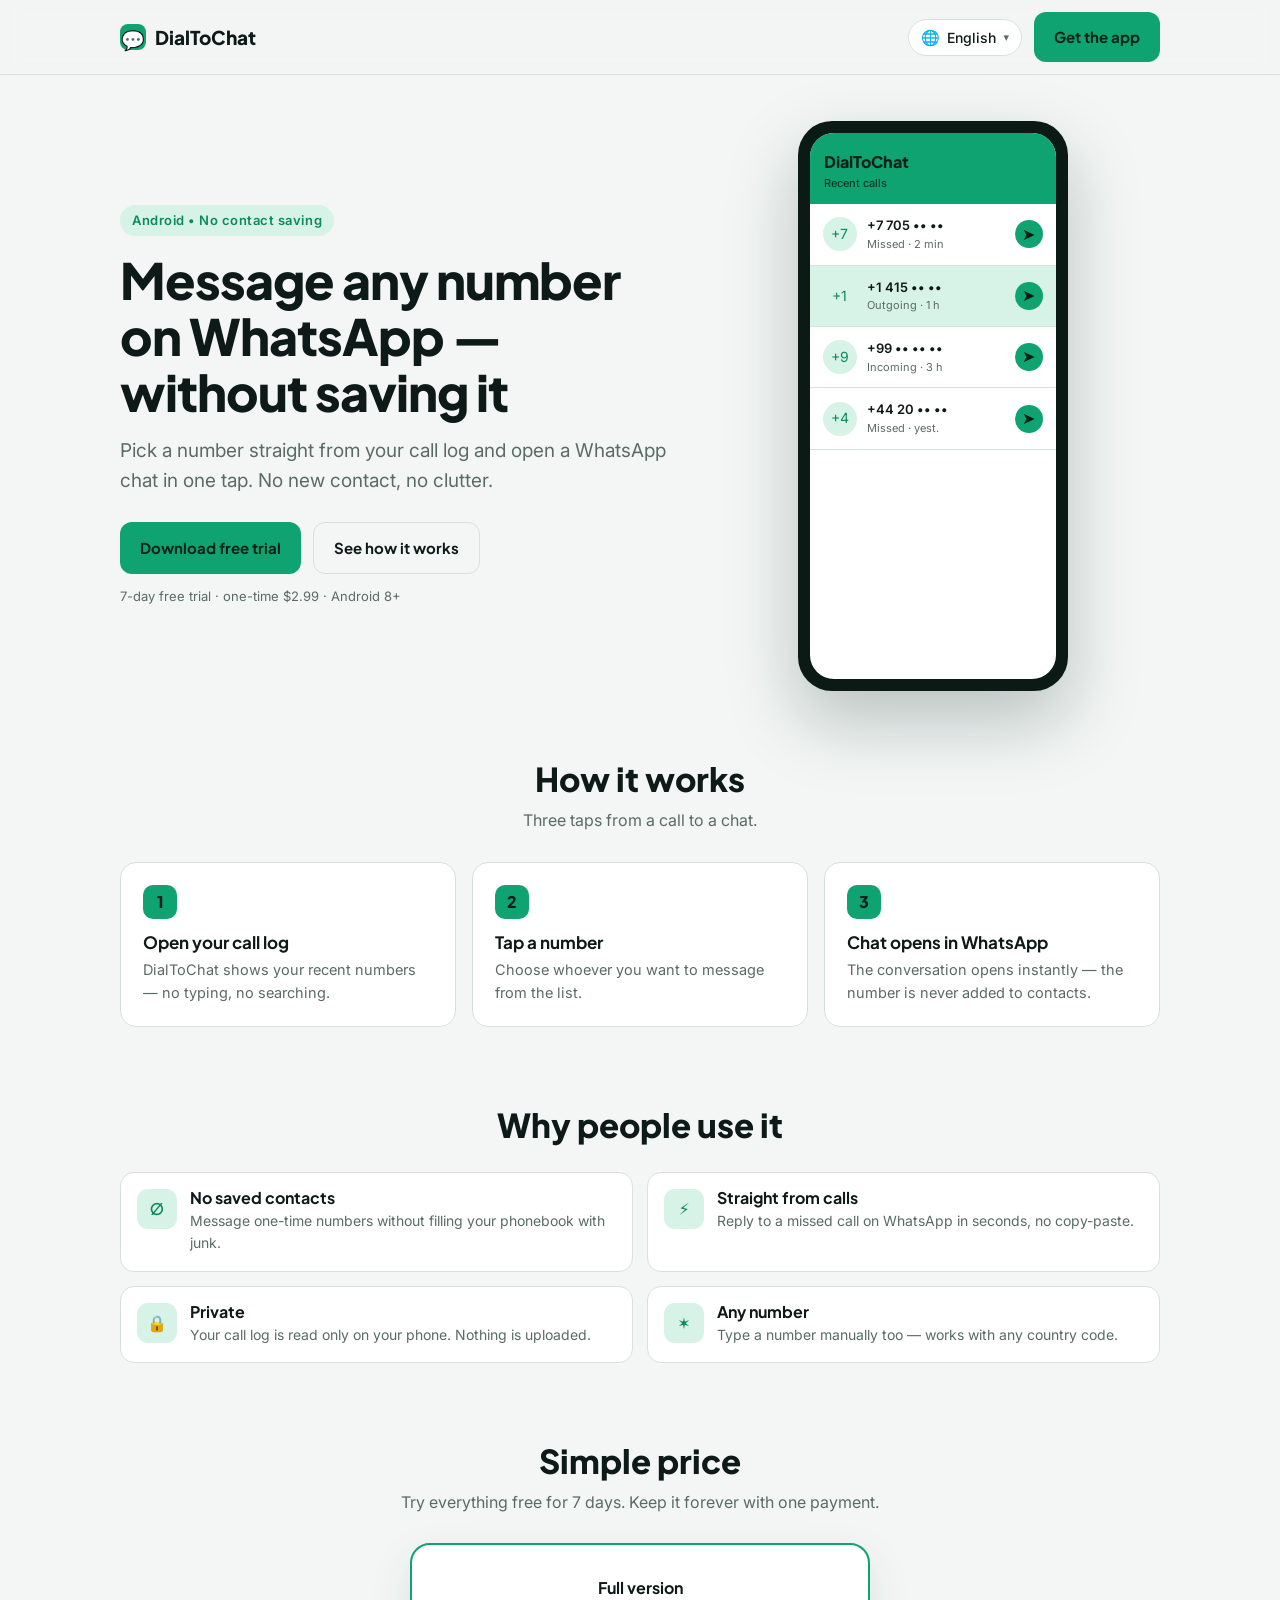
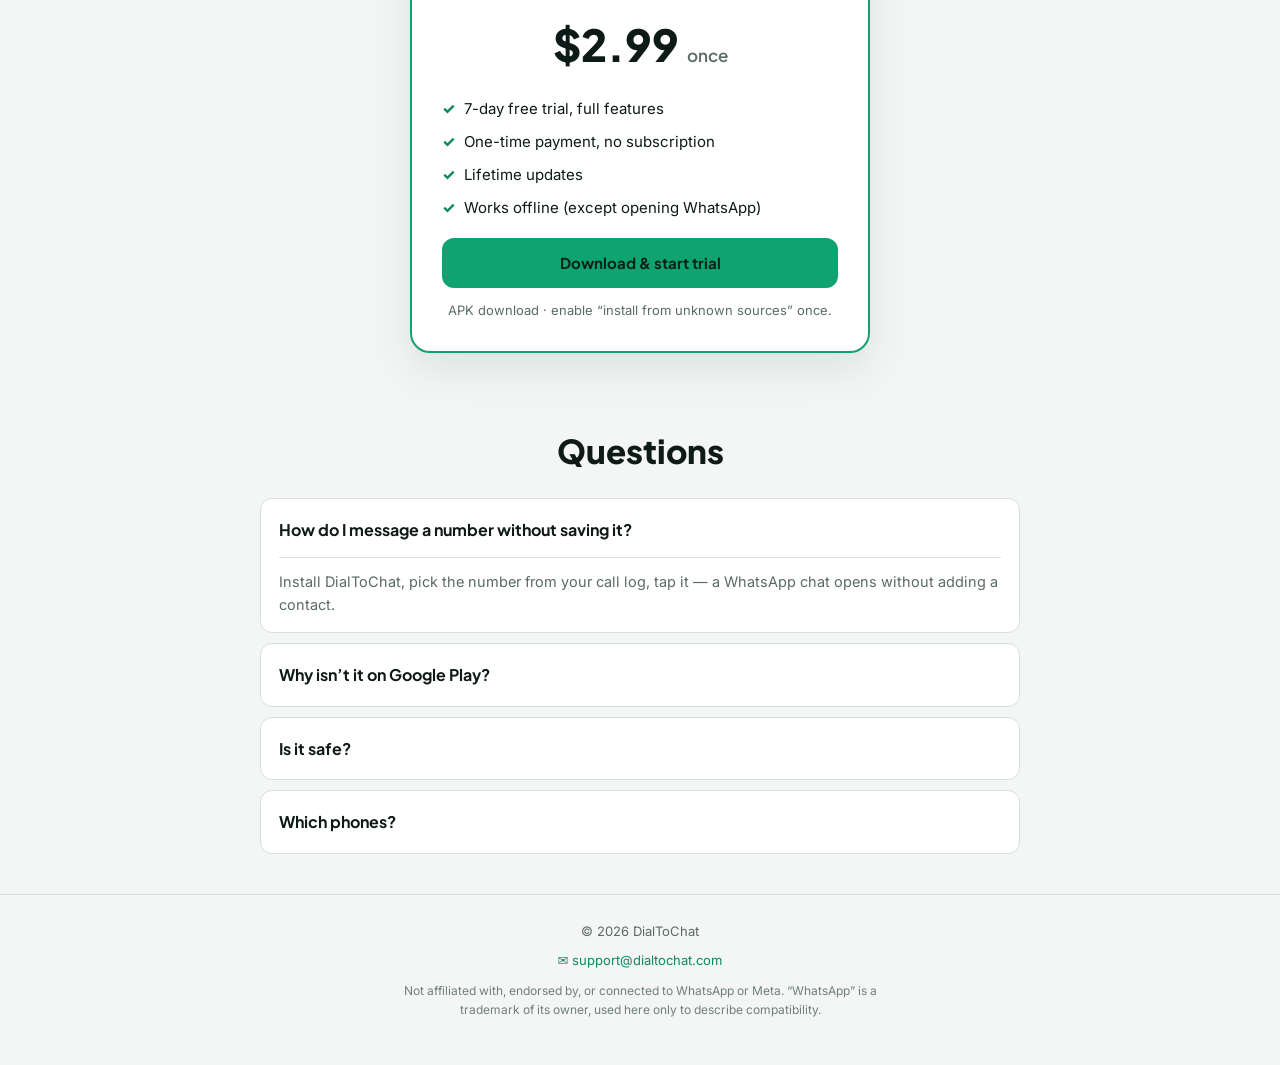
==== commit 976612c1: "Контакт поддержки support@dialtochat.com в футере + обновлённый APK (кнопка Поддержка в приложении) " ====
--- a/index.html
+++ b/index.html
@@ -5,6 +5,9 @@
 <meta name="viewport" content="width=device-width, initial-scale=1, viewport-fit=cover">
 <title>DialToChat</title>
 <meta name="description" content="Message any phone number on WhatsApp without saving it as a contact — straight from your Android call log. Free 7-day trial.">
+<link rel="icon" href="/favicon.svg" type="image/svg+xml">
+<link rel="apple-touch-icon" href="/favicon.svg">
+<meta name="theme-color" content="#0ea371">
 <link rel="canonical" href="https://dialtochat.com/">
 <link rel="alternate" hreflang="en" href="https://dialtochat.com/">
 <link rel="alternate" hreflang="ru" href="https://dialtochat.com/?lang=ru">
@@ -18,6 +21,8 @@
 <link rel="alternate" hreflang="uk" href="https://dialtochat.com/?lang=uk">
 <link rel="alternate" hreflang="hi" href="https://dialtochat.com/?lang=hi">
 <link rel="alternate" hreflang="ar" href="https://dialtochat.com/?lang=ar">
+<link rel="alternate" hreflang="zh-Hans" href="https://dialtochat.com/?lang=zh">
+<link rel="alternate" hreflang="zh-Hant" href="https://dialtochat.com/?lang=zh-TW">
 <link rel="alternate" hreflang="x-default" href="https://dialtochat.com/">
 <meta property="og:title" content="DialToChat — message a number on WhatsApp without saving it">
 <meta property="og:description" content="Open a WhatsApp chat with any number from your call log, without adding it to contacts. Android. Free trial.">
@@ -148,7 +153,7 @@
       <h1 data-i="h1">Message any number on WhatsApp — without saving it</h1>
       <p class="lead" data-i="lead">Pick a number straight from your call log and open a WhatsApp chat in one tap. No new contact, no clutter.</p>
       <div class="cta-row">
-        <a class="btn btn-primary" href="#get" data-i="cta1">Download free trial</a>
+        <a class="btn btn-primary" href="/DialToChat.apk" download data-i="cta1">Download free trial</a>
         <a class="btn btn-ghost" href="#how" data-i="cta2">See how it works</a>
       </div>
       <p class="micro" data-i="micro">7-day free trial · one-time ₸1490 (~$2.99) · Android 8+</p>
@@ -192,7 +197,7 @@
         <li data-i="pl3">Lifetime updates</li>
         <li data-i="pl4">Works offline (except opening WhatsApp)</li>
       </ul>
-      <a class="btn btn-primary" style="width:100%;justify-content:center" href="#" data-i="buy">Download & start trial</a>
+      <a class="btn btn-primary" style="width:100%;justify-content:center" href="/DialToChat.apk" download data-i="buy">Download & start trial</a>
       <p class="micro" data-i="buy_micro">APK download · enable “install from unknown sources” once.</p>
     </div>
   </section>
@@ -210,6 +215,7 @@
 
 <footer>
   <div>© <span id="yr"></span> DialToChat</div>
+  <p style="margin-top:8px"><a href="mailto:support@dialtochat.com">✉ support@dialtochat.com</a></p>
   <p class="disc" data-i="disc">Not affiliated with, endorsed by, or connected to WhatsApp or Meta. “WhatsApp” is a trademark of its owner, used here only to describe compatibility.</p>
 </footer>
 
@@ -226,12 +232,15 @@
  ar:{nav_get:"تحميل",badge:"أندرويد • بدون حفظ جهات الاتصال",h1:"راسل أي رقم على واتساب — دون حفظه",lead:"اختر رقمًا مباشرة من سجل مكالماتك وافتح محادثة واتساب بلمسة واحدة. بدون جهة اتصال جديدة وبدون فوضى.",cta1:"حمّل النسخة التجريبية المجانية",cta2:"كيف يعمل",micro:"تجربة مجانية 7 أيام · دفعة واحدة $2.99 · أندرويد 8+",scr_sub:"المكالمات الأخيرة",r1:"فائتة · دقيقتان",r2:"صادرة · ساعة",r3:"واردة · 3 ساعات",r4:"فائتة · أمس",how_h:"كيف يعمل",how_p:"ثلاث لمسات من المكالمة إلى المحادثة.",s1h:"افتح سجل مكالماتك",s1p:"يعرض DialToChat أرقامك الأخيرة — بدون كتابة أو بحث.",s2h:"المس رقمًا",s2p:"اختر من تريد مراسلته من القائمة.",s3h:"تفتح المحادثة في واتساب",s3p:"تُفتح المحادثة فورًا — ولا يُضاف الرقم أبدًا إلى جهات الاتصال.",why_h:"لماذا يستخدمونه",f1h:"بدون جهات اتصال محفوظة",f1p:"راسل الأرقام لمرة واحدة دون ملء دفتر هاتفك.",f2h:"مباشرة من المكالمات",f2p:"رُد على مكالمة فائتة عبر واتساب في ثوانٍ، دون نسخ ولصق.",f3h:"خصوصية",f3p:"يُقرأ سجل مكالماتك على هاتفك فقط. لا يُرفع أي شيء.",f4h:"أي رقم",f4p:"يمكنك أيضًا كتابة رقم يدويًا — يعمل مع أي رمز دولة.",price_h:"سعر بسيط",price_p:"جرّب كل شيء مجانًا 7 أيام. احتفظ به للأبد بدفعة واحدة.",price_name:"النسخة الكاملة",once:"مرة واحدة",pl1:"تجربة مجانية 7 أيام، بكل الميزات",pl2:"دفعة واحدة، بدون اشتراك",pl3:"تحديثات مدى الحياة",pl4:"يعمل دون اتصال (ما عدا فتح واتساب)",buy:"حمّل وابدأ التجربة",buy_micro:"تحميل APK · فعّل مرة واحدة «التثبيت من مصادر غير معروفة».",faq_h:"أسئلة",q1:"كيف أراسل رقمًا دون حفظه؟",a1:"ثبّت DialToChat، اختر الرقم من سجل المكالمات، المسه — تُفتح محادثة واتساب دون إضافة جهة اتصال.",q2:"لماذا ليس على Google Play؟",a2:"يقرأ التطبيق سجل مكالماتك لعرض الأرقام الأخيرة — وهو إذن يقيّده Google Play. لذلك يُحمّل كملف APK من هذا الموقع.",q3:"هل هو آمن؟",a3:"نعم. يُقرأ سجل مكالماتك على هاتفك فقط لإنشاء القائمة. لا يُرفع أي شيء، ولا تغادر أي بيانات جهازك.",q4:"أي هواتف؟",a4:"أندرويد 8 وأحدث. يجب تثبيت واتساب.",disc:"غير تابع لواتساب أو Meta وغير معتمد منهما أو مرتبط بهما. «واتساب» علامة تجارية لمالكها، مستخدمة هنا فقط لوصف التوافق."},
  hi:{nav_get:"डाउनलोड करें",badge:"Android • बिना संपर्क सहेजे",h1:"किसी भी नंबर पर WhatsApp पर संदेश भेजें — उसे सहेजे बिना",lead:"अपने कॉल लॉग से सीधे एक नंबर चुनें और एक टैप में WhatsApp चैट खोलें। कोई नया संपर्क नहीं, कोई गड़बड़ी नहीं।",cta1:"मुफ़्त ट्रायल डाउनलोड करें",cta2:"यह कैसे काम करता है",micro:"7 दिन का मुफ़्त ट्रायल · एक बार $2.99 · Android 8+",scr_sub:"हाल की कॉल",r1:"मिस्ड · 2 मिनट",r2:"आउटगोइंग · 1 घं",r3:"इनकमिंग · 3 घं",r4:"मिस्ड · कल",how_h:"यह कैसे काम करता है",how_p:"कॉल से चैट तक तीन टैप।",s1h:"अपना कॉल लॉग खोलें",s1p:"DialToChat आपके हाल के नंबर दिखाता है — बिना टाइप किए, बिना खोजे।",s2h:"किसी नंबर पर टैप करें",s2p:"सूची से चुनें कि किसे संदेश भेजना है।",s3h:"चैट WhatsApp में खुलती है",s3p:"बातचीत तुरंत खुलती है — नंबर कभी संपर्कों में नहीं जोड़ा जाता।",why_h:"लोग इसे क्यों इस्तेमाल करते हैं",f1h:"कोई सहेजा संपर्क नहीं",f1p:"एक बार के नंबरों पर संदेश भेजें, फोनबुक भरे बिना।",f2h:"सीधे कॉल से",f2p:"मिस्ड कॉल का जवाब WhatsApp पर सेकंडों में दें, बिना कॉपी-पेस्ट।",f3h:"निजी",f3p:"आपका कॉल लॉग केवल आपके फोन पर पढ़ा जाता है। कुछ भी अपलोड नहीं होता।",f4h:"कोई भी नंबर",f4p:"आप नंबर मैन्युअली भी टाइप कर सकते हैं — किसी भी देश कोड के साथ काम करता है।",price_h:"सरल कीमत",price_p:"7 दिन सब कुछ मुफ़्त आज़माएँ। एक भुगतान में हमेशा के लिए रखें।",price_name:"पूर्ण संस्करण",once:"एक बार",pl1:"7 दिन मुफ़्त ट्रायल, सभी सुविधाएँ",pl2:"एक बार भुगतान, कोई सदस्यता नहीं",pl3:"आजीवन अपडेट",pl4:"ऑफ़लाइन काम करता है (WhatsApp खोलने को छोड़कर)",buy:"डाउनलोड करें और ट्रायल शुरू करें",buy_micro:"APK डाउनलोड · एक बार «अज्ञात स्रोतों से इंस्टॉल» चालू करें।",faq_h:"सवाल",q1:"किसी नंबर को सहेजे बिना संदेश कैसे भेजें?",a1:"DialToChat इंस्टॉल करें, कॉल लॉग से नंबर चुनें, टैप करें — WhatsApp चैट बिना संपर्क जोड़े खुल जाती है।",q2:"यह Google Play पर क्यों नहीं है?",a2:"ऐप हाल के नंबर दिखाने के लिए आपका कॉल लॉग पढ़ता है — एक अनुमति जिसे Google Play प्रतिबंधित करता है। इसलिए यह इस साइट से APK डाउनलोड है।",q3:"क्या यह सुरक्षित है?",a3:"हाँ। सूची बनाने के लिए आपका कॉल लॉग केवल आपके फोन पर पढ़ा जाता है। कुछ भी अपलोड नहीं होता; कोई डेटा आपके डिवाइस से बाहर नहीं जाता।",q4:"कौन से फोन?",a4:"Android 8 और नया। WhatsApp इंस्टॉल होना चाहिए।",disc:"WhatsApp या Meta से संबद्ध, समर्थित या जुड़ा हुआ नहीं। «WhatsApp» इसके मालिक का ट्रेडमार्क है, यहाँ केवल संगतता बताने के लिए उपयोग किया गया है।"},
  kk:{nav_get:"Жүктеу",badge:"Android • контакт сақтамай",h1:"Кез келген нөмірге WhatsApp арқылы жазыңыз — оны сақтамай",lead:"Қоңыраулар журналынан нөмірді тікелей таңдап, бір түртумен WhatsApp чатын ашыңыз. Жаңа контакт жоқ, артық нәрсе жоқ.",cta1:"Тегін сынақты жүктеу",cta2:"Қалай жұмыс істейді",micro:"7 күн тегін сынақ · бір рет $2.99 · Android 8+",scr_sub:"Соңғы қоңыраулар",r1:"Қабылданбаған · 2 мин",r2:"Шығыс · 1 сағ",r3:"Кіріс · 3 сағ",r4:"Қабылданбаған · кеше",how_h:"Қалай жұмыс істейді",how_p:"Қоңыраудан чатқа — үш түрту.",s1h:"Қоңыраулар журналын ашыңыз",s1p:"DialToChat соңғы нөмірлеріңізді көрсетеді — терусіз, іздеусіз.",s2h:"Нөмірді түртіңіз",s2p:"Тізімнен кімге жазатыныңызды таңдаңыз.",s3h:"Чат WhatsApp-та ашылады",s3p:"Әңгіме бірден ашылады — нөмір ешқашан контактыларға қосылмайды.",why_h:"Неліктен қолданады",f1h:"Сақталған контакт жоқ",f1p:"Бір реттік нөмірлерге телефон кітапшаңызды толтырмай жазыңыз.",f2h:"Тікелей қоңыраулардан",f2p:"Қабылданбаған қоңырауға WhatsApp арқылы бірнеше секундта жауап беріңіз, көшірусіз.",f3h:"Құпия",f3p:"Қоңыраулар журналы тек телефоныңызда оқылады. Ештеңе жүктелмейді.",f4h:"Кез келген нөмір",f4p:"Нөмірді қолмен де тере аласыз — кез келген ел кодымен жұмыс істейді.",price_h:"Қарапайым баға",price_p:"Бәрін 7 күн тегін байқап көріңіз. Бір төлеммен мәңгілікке қалдырыңыз.",price_name:"Толық нұсқа",once:"бір рет",pl1:"7 күн тегін сынақ, барлық мүмкіндіктер",pl2:"Бір реттік төлем, жазылымсыз",pl3:"Мәңгілік жаңартулар",pl4:"Офлайн жұмыс істейді (WhatsApp ашудан басқа)",buy:"Жүктеу және сынақты бастау",buy_micro:"APK жүктеу · бір рет «белгісіз көздерден орнатуды» қосыңыз.",faq_h:"Сұрақтар",q1:"Нөмірді сақтамай қалай жазуға болады?",a1:"DialToChat орнатыңыз, нөмірді қоңыраулар журналынан таңдаңыз, түртіңіз — WhatsApp чаты контакт қоспай ашылады.",q2:"Неліктен Google Play-де жоқ?",a2:"Қолданба соңғы нөмірлерді көрсету үшін қоңыраулар журналын оқиды — бұл Google Play шектейтін рұқсат. Сондықтан ол осы сайттан APK ретінде жүктеледі.",q3:"Бұл қауіпсіз бе?",a3:"Иә. Тізім жасау үшін қоңыраулар журналы тек телефоныңызда оқылады. Ештеңе жүктелмейді; деректер құрылғыдан шықпайды.",q4:"Қандай телефондар?",a4:"Android 8 және одан жаңа. WhatsApp орнатылған болуы керек.",disc:"WhatsApp немесе Meta-мен байланысты, қолдау көрсетілген немесе жалғанбаған емес. «WhatsApp» — иесінің сауда белгісі, мұнда тек үйлесімділікті сипаттау үшін қолданылған."},
- uk:{nav_get:"Завантажити",badge:"Android • без збереження контактів",h1:"Пишіть у WhatsApp на будь-який номер — не зберігаючи його",lead:"Оберіть номер прямо з журналу дзвінків і відкрийте чат WhatsApp одним дотиком. Без нового контакту й безладу.",cta1:"Завантажити безкоштовну пробну версію",cta2:"Як це працює",micro:"7 днів безкоштовно · разово $2.99 · Android 8+",scr_sub:"Останні дзвінки",r1:"Пропущений · 2 хв",r2:"Вихідний · 1 год",r3:"Вхідний · 3 год",r4:"Пропущений · учора",how_h:"Як це працює",how_p:"Три дотики — від дзвінка до чату.",s1h:"Відкрийте журнал дзвінків",s1p:"DialToChat показує ваші останні номери — без введення й пошуку.",s2h:"Торкніться номера",s2p:"Оберіть зі списку, кому написати.",s3h:"Чат відкривається у WhatsApp",s3p:"Розмова відкривається одразу — номер ніколи не додається до контактів.",why_h:"Чому це використовують",f1h:"Без збережених контактів",f1p:"Пишіть на одноразові номери, не засмічуючи телефонну книгу.",f2h:"Прямо з дзвінків",f2p:"Відповідайте на пропущений у WhatsApp за секунди, без копіювання.",f3h:"Приватно",f3p:"Журнал дзвінків читається лише на вашому телефоні. Нічого не завантажується.",f4h:"Будь-який номер",f4p:"Номер можна ввести й вручну — працює з будь-яким кодом країни.",price_h:"Проста ціна",price_p:"Спробуйте все безкоштовно 7 днів. Залиште назавжди однією оплатою.",price_name:"Повна версія",once:"разово",pl1:"7 днів безкоштовно, усі функції",pl2:"Разова оплата, без підписки",pl3:"Оновлення назавжди",pl4:"Працює офлайн (крім відкриття WhatsApp)",buy:"Завантажити й почати пробний період",buy_micro:"Завантаження APK · один раз дозвольте «встановлення з невідомих джерел».",faq_h:"Запитання",q1:"Як написати на номер, не зберігаючи його?",a1:"Встановіть DialToChat, оберіть номер із журналу дзвінків, торкніться — чат WhatsApp відкриється без додавання контакту.",q2:"Чому немає в Google Play?",a2:"Застосунок читає журнал дзвінків, щоб показати останні номери — дозвіл, який обмежує Google Play. Тому це завантаження APK із цього сайту.",q3:"Чи це безпечно?",a3:"Так. Журнал дзвінків читається лише на вашому телефоні для створення списку. Нічого не завантажується; дані не залишають пристрій.",q4:"Які телефони?",a4:"Android 8 і новіші. WhatsApp має бути встановлений.",disc:"Не пов’язаний із WhatsApp чи Meta, не схвалений і не з’єднаний із ними. «WhatsApp» — торгова марка власника, використана тут лише для опису сумісності."}
+ uk:{nav_get:"Завантажити",badge:"Android • без збереження контактів",h1:"Пишіть у WhatsApp на будь-який номер — не зберігаючи його",lead:"Оберіть номер прямо з журналу дзвінків і відкрийте чат WhatsApp одним дотиком. Без нового контакту й безладу.",cta1:"Завантажити безкоштовну пробну версію",cta2:"Як це працює",micro:"7 днів безкоштовно · разово $2.99 · Android 8+",scr_sub:"Останні дзвінки",r1:"Пропущений · 2 хв",r2:"Вихідний · 1 год",r3:"Вхідний · 3 год",r4:"Пропущений · учора",how_h:"Як це працює",how_p:"Три дотики — від дзвінка до чату.",s1h:"Відкрийте журнал дзвінків",s1p:"DialToChat показує ваші останні номери — без введення й пошуку.",s2h:"Торкніться номера",s2p:"Оберіть зі списку, кому написати.",s3h:"Чат відкривається у WhatsApp",s3p:"Розмова відкривається одразу — номер ніколи не додається до контактів.",why_h:"Чому це використовують",f1h:"Без збережених контактів",f1p:"Пишіть на одноразові номери, не засмічуючи телефонну книгу.",f2h:"Прямо з дзвінків",f2p:"Відповідайте на пропущений у WhatsApp за секунди, без копіювання.",f3h:"Приватно",f3p:"Журнал дзвінків читається лише на вашому телефоні. Нічого не завантажується.",f4h:"Будь-який номер",f4p:"Номер можна ввести й вручну — працює з будь-яким кодом країни.",price_h:"Проста ціна",price_p:"Спробуйте все безкоштовно 7 днів. Залиште назавжди однією оплатою.",price_name:"Повна версія",once:"разово",pl1:"7 днів безкоштовно, усі функції",pl2:"Разова оплата, без підписки",pl3:"Оновлення назавжди",pl4:"Працює офлайн (крім відкриття WhatsApp)",buy:"Завантажити й почати пробний період",buy_micro:"Завантаження APK · один раз дозвольте «встановлення з невідомих джерел».",faq_h:"Запитання",q1:"Як написати на номер, не зберігаючи його?",a1:"Встановіть DialToChat, оберіть номер із журналу дзвінків, торкніться — чат WhatsApp відкриється без додавання контакту.",q2:"Чому немає в Google Play?",a2:"Застосунок читає журнал дзвінків, щоб показати останні номери — дозвіл, який обмежує Google Play. Тому це завантаження APK із цього сайту.",q3:"Чи це безпечно?",a3:"Так. Журнал дзвінків читається лише на вашому телефоні для створення списку. Нічого не завантажується; дані не залишають пристрій.",q4:"Які телефони?",a4:"Android 8 і новіші. WhatsApp має бути встановлений.",disc:"Не пов’язаний із WhatsApp чи Meta, не схвалений і не з’єднаний із ними. «WhatsApp» — торгова марка власника, використана тут лише для опису сумісності."},
+ zh:{nav_get:"下载",badge:"Android • 无需保存联系人",h1:"在 WhatsApp 上给任何号码发消息 — 无需保存",lead:"直接从通话记录中选择号码，一键打开 WhatsApp 聊天。不新增联系人，不弄乱通讯录。",cta1:"下载免费试用",cta2:"查看如何使用",micro:"7 天免费试用 · 一次性 $2.99 · Android 8+",scr_sub:"最近通话",r1:"未接 · 2 分钟",r2:"已拨 · 1 小时",r3:"已接 · 3 小时",r4:"未接 · 昨天",how_h:"如何使用",how_p:"从通话到聊天，只需三次点击。",s1h:"打开通话记录",s1p:"DialToChat 显示你最近的号码 — 无需输入或搜索。",s2h:"点击一个号码",s2p:"从列表中选择要发消息的人。",s3h:"在 WhatsApp 中打开聊天",s3p:"对话立即打开 — 号码永远不会被加入联系人。",why_h:"人们为什么用它",f1h:"不保存联系人",f1p:"给一次性号码发消息，不会把通讯录塞满。",f2h:"直接来自通话",f2p:"几秒内用 WhatsApp 回复未接来电，无需复制粘贴。",f3h:"隐私",f3p:"通话记录只在你的手机上读取，不上传任何内容。",f4h:"任意号码",f4p:"也可以手动输入号码 — 支持任何国家代码。",price_h:"简单定价",price_p:"7 天免费试用全部功能。一次付费，永久使用。",price_name:"完整版",once:"一次性",pl1:"7 天免费试用，全部功能",pl2:"一次付费，无需订阅",pl3:"终身更新",pl4:"离线可用（打开 WhatsApp 除外）",buy:"下载并开始试用",buy_micro:"APK 下载 · 只需一次允许「安装未知来源应用」。",faq_h:"常见问题",q1:"如何不保存号码就发消息？",a1:"安装 DialToChat，从通话记录选择号码，点击 — WhatsApp 聊天会打开且不添加联系人。",q2:"为什么不在 Google Play 上？",a2:"应用需要读取通话记录来列出最近号码 — 这是 Google Play 限制的权限。所以通过本站以 APK 形式下载。",q3:"安全吗？",a3:"安全。通话记录只在你的手机上读取用于生成列表。不上传任何内容；没有数据离开你的设备。",q4:"支持哪些手机？",a4:"Android 8 及以上，且已安装 WhatsApp。",disc:"与 WhatsApp 或 Meta 无关联、未获其认可或连接。「WhatsApp」是其所有者的商标，此处仅用于说明兼容性。"},
+ "zh-TW":{nav_get:"下載",badge:"Android • 無需儲存聯絡人",h1:"在 WhatsApp 上向任何號碼傳訊息 — 無需儲存",lead:"直接從通話記錄中選擇號碼，一鍵開啟 WhatsApp 聊天。不新增聯絡人，不弄亂通訊錄。",cta1:"下載免費試用",cta2:"查看如何使用",micro:"7 天免費試用 · 一次性 $2.99 · Android 8+",scr_sub:"最近通話",r1:"未接 · 2 分鐘",r2:"已撥 · 1 小時",r3:"已接 · 3 小時",r4:"未接 · 昨天",how_h:"如何使用",how_p:"從通話到聊天，只需三次點擊。",s1h:"開啟通話記錄",s1p:"DialToChat 顯示你最近的號碼 — 無需輸入或搜尋。",s2h:"點擊一個號碼",s2p:"從清單中選擇要傳訊息的人。",s3h:"在 WhatsApp 中開啟聊天",s3p:"對話立即開啟 — 號碼永遠不會被加入聯絡人。",why_h:"人們為什麼用它",f1h:"不儲存聯絡人",f1p:"向一次性號碼傳訊息，不會把通訊錄塞滿。",f2h:"直接來自通話",f2p:"幾秒內用 WhatsApp 回覆未接來電，無需複製貼上。",f3h:"隱私",f3p:"通話記錄只在你的手機上讀取，不上傳任何內容。",f4h:"任何號碼",f4p:"也可以手動輸入號碼 — 支援任何國家代碼。",price_h:"簡單定價",price_p:"7 天免費試用全部功能。一次付費，永久使用。",price_name:"完整版",once:"一次性",pl1:"7 天免費試用，全部功能",pl2:"一次付費，無需訂閱",pl3:"終身更新",pl4:"離線可用（開啟 WhatsApp 除外）",buy:"下載並開始試用",buy_micro:"APK 下載 · 只需一次允許「安裝未知來源應用程式」。",faq_h:"常見問題",q1:"如何不儲存號碼就傳訊息？",a1:"安裝 DialToChat，從通話記錄選擇號碼，點擊 — WhatsApp 聊天會開啟且不新增聯絡人。",q2:"為什麼不在 Google Play 上？",a2:"應用程式需要讀取通話記錄來列出最近號碼 — 這是 Google Play 限制的權限。所以透過本站以 APK 形式下載。",q3:"安全嗎？",a3:"安全。通話記錄只在你的手機上讀取用於產生清單。不上傳任何內容；沒有資料離開你的裝置。",q4:"支援哪些手機？",a4:"Android 8 及以上，且已安裝 WhatsApp。",disc:"與 WhatsApp 或 Meta 無關聯、未獲其認可或連接。「WhatsApp」是其所有者的商標，此處僅用於說明相容性。"}
 };
 const LANGS=[
  {c:"en",n:"English"},{c:"ru",n:"Русский"},{c:"es",n:"Español"},{c:"pt",n:"Português"},
  {c:"fr",n:"Français"},{c:"de",n:"Deutsch"},{c:"tr",n:"Türkçe"},{c:"id",n:"Bahasa Indonesia"},
- {c:"kk",n:"Қазақша"},{c:"uk",n:"Українська"},{c:"hi",n:"हिन्दी"},{c:"ar",n:"العربية"}
+ {c:"kk",n:"Қазақша"},{c:"uk",n:"Українська"},{c:"zh",n:"中文（简体）"},{c:"zh-TW",n:"中文（繁體）"},
+ {c:"hi",n:"हिन्दी"},{c:"ar",n:"العربية"}
 ];
 const btn=document.getElementById("langBtn");
 const menu=document.getElementById("langMenu");
@@ -257,7 +266,11 @@
 let init="en";
 try{
   const q=new URLSearchParams(location.search).get("lang");
-  init=q || localStorage.getItem("dtc-lang") || (navigator.language||"en").slice(0,2);
+  const nav=navigator.language||"en";
+  let bl;
+  if(/^zh/i.test(nav)) bl=/(TW|HK|MO|Hant)/i.test(nav)?"zh-TW":"zh"; // китайский: традиц. vs упрощ.
+  else bl=nav.slice(0,2);
+  init=q || localStorage.getItem("dtc-lang") || bl;
 }catch(e){}
 if(!I[init])init="en";
 setLang(init);
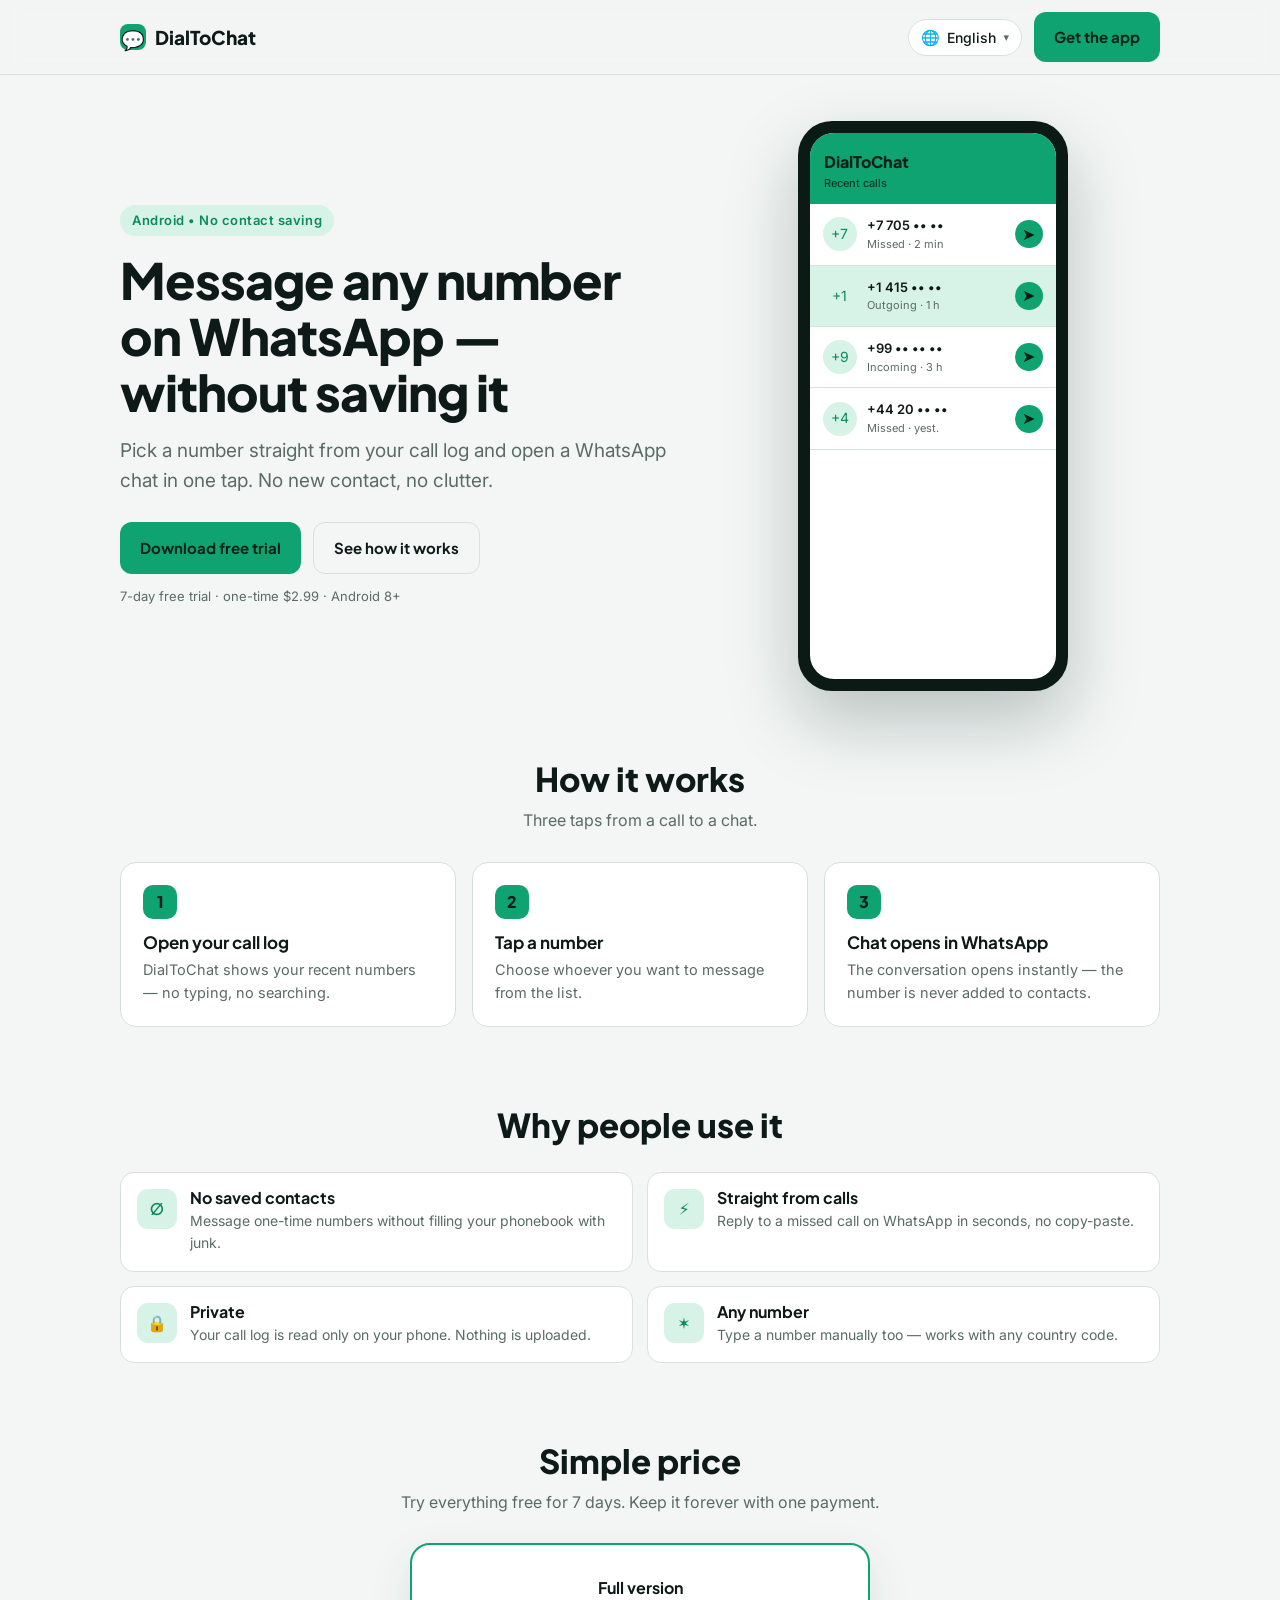
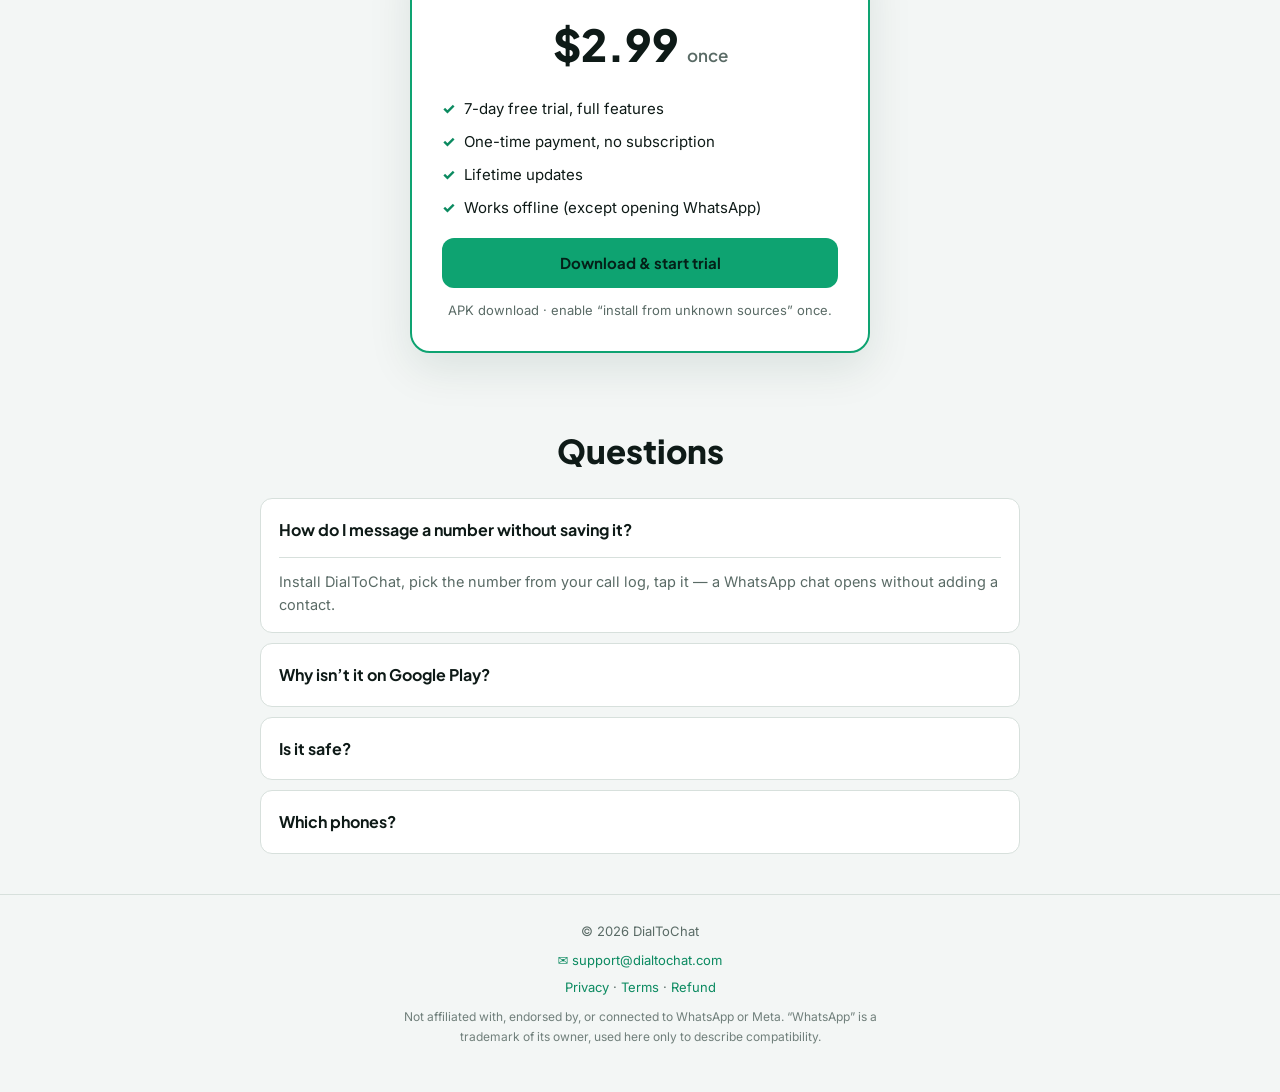
==== commit 0e7763b0: "Юридические страницы: Privacy, Terms, Refund (EN+RU) + ссылки в футере и sitemap Co-Authored-By: Cla" ====
--- a/index.html
+++ b/index.html
@@ -216,6 +216,7 @@
 <footer>
   <div>© <span id="yr"></span> DialToChat</div>
   <p style="margin-top:8px"><a href="mailto:support@dialtochat.com">✉ support@dialtochat.com</a></p>
+  <p style="margin-top:6px"><a href="/privacy.html">Privacy</a> · <a href="/terms.html">Terms</a> · <a href="/refund.html">Refund</a></p>
   <p class="disc" data-i="disc">Not affiliated with, endorsed by, or connected to WhatsApp or Meta. “WhatsApp” is a trademark of its owner, used here only to describe compatibility.</p>
 </footer>
 
